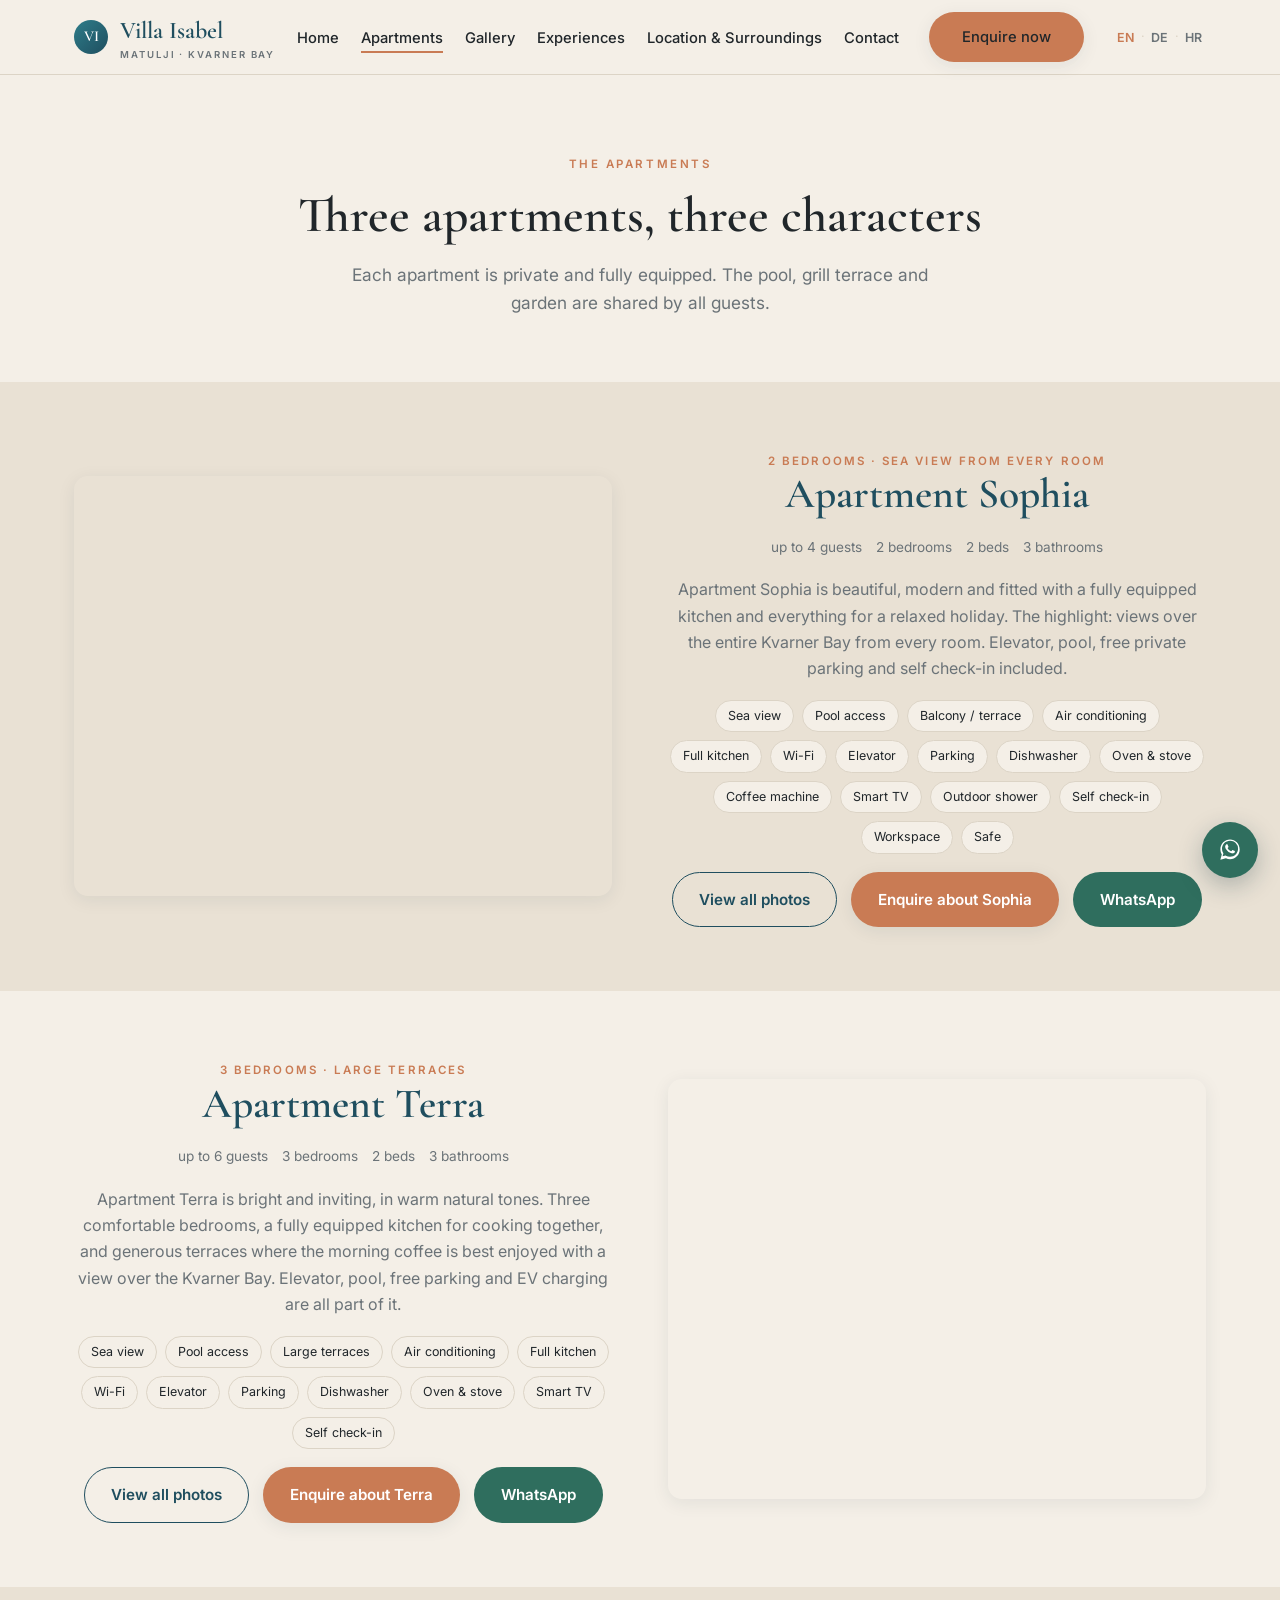
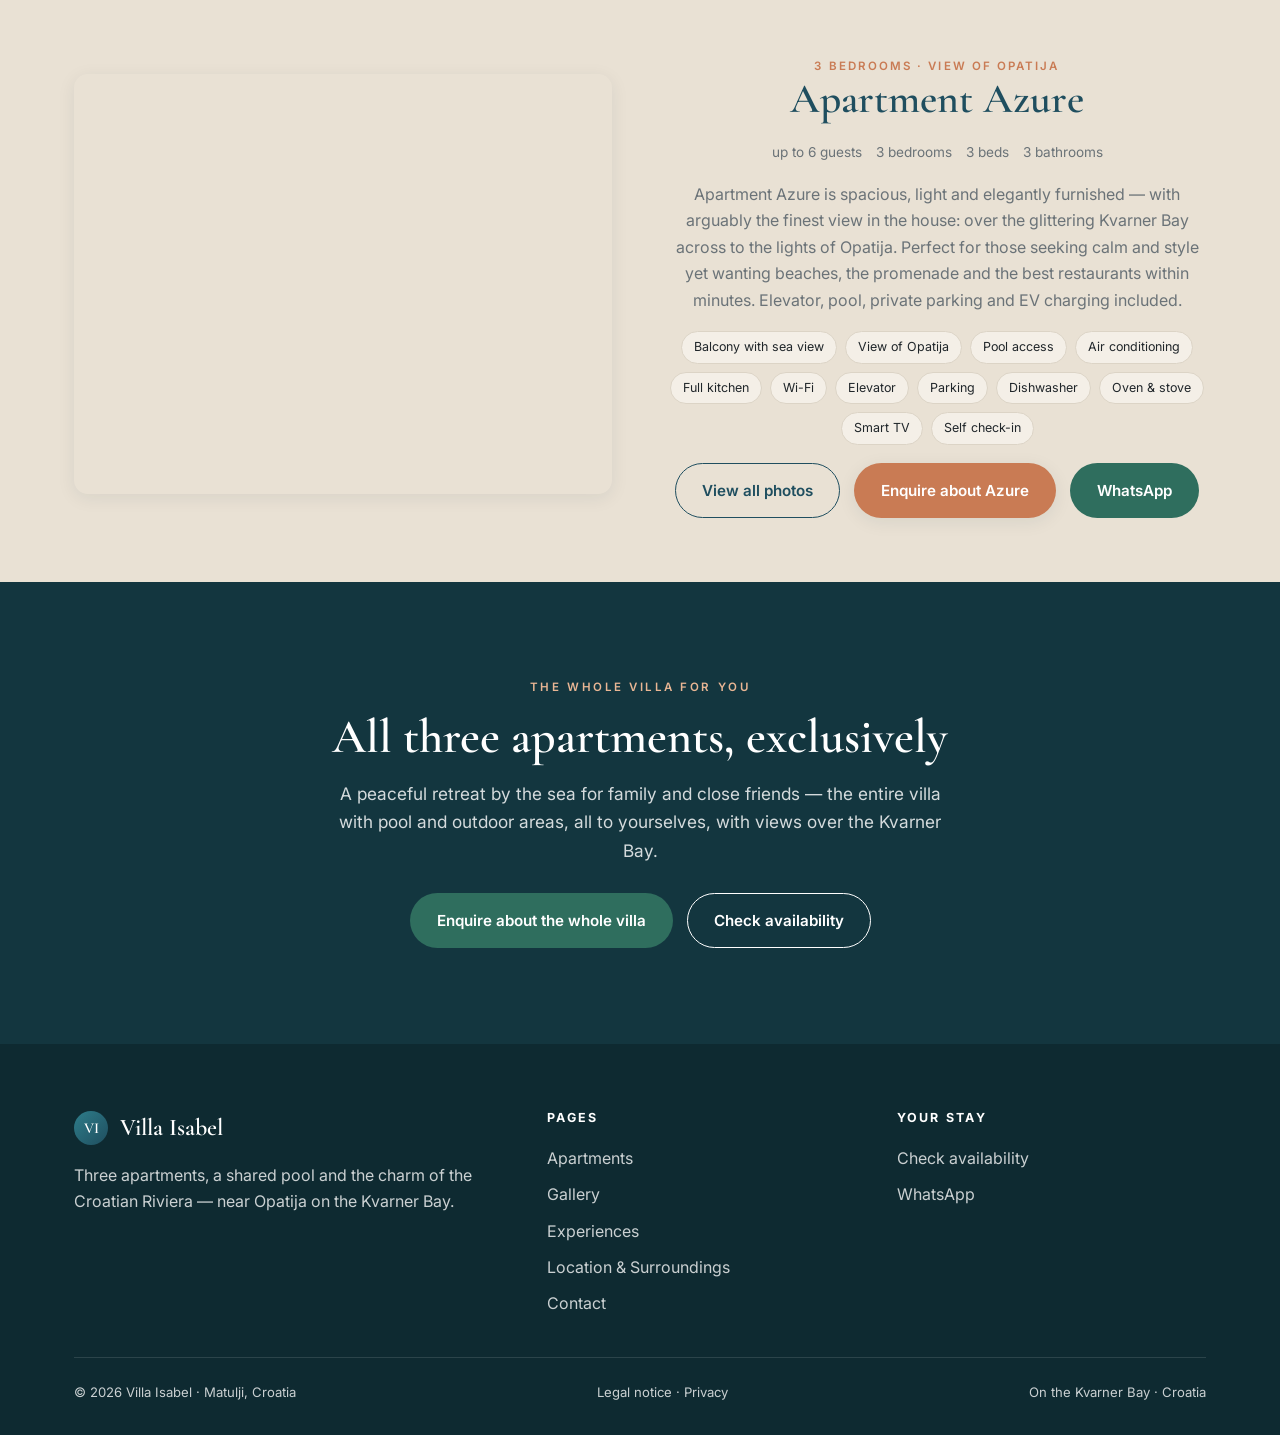
==== apartments.html @ 78851e48 "Etappe 2: Apartment-Teaser + Galerie-Uebersicht auf Profi-Fotos - apartments.html: je Apartment das " ====
<!DOCTYPE html>
<html lang="de">
<head>
  <meta charset="UTF-8" />
  <meta name="viewport" content="width=device-width, initial-scale=1.0" />
  <title>Apartments Sophia, Terra & Azure — Villa Isabel Opatija</title>
  <meta name="description" content="Drei voll ausgestattete Apartments in der Villa Isabel bei Opatija: Sophia, Terra und Azure — mit Pool, Terrasse und Meerblick auf die Kvarner Bucht." />
  <link rel="preconnect" href="https://fonts.googleapis.com" />
  <link rel="preconnect" href="https://fonts.gstatic.com" crossorigin />
  <link href="https://fonts.googleapis.com/css2?family=Cormorant+Garamond:wght@500;600;700&family=Inter:wght@400;500;600&display=swap" rel="stylesheet" />
  <link rel="stylesheet" href="css/style.css" />
  <link rel="canonical" href="https://villaisabeladria.com/apartments.html" />
  <meta property="og:type" content="website" />
  <meta property="og:site_name" content="Villa Isabel" />
  <meta property="og:title" content="Villa Isabel — Luxusvilla an der Kvarner Bucht" />
  <meta property="og:description" content="Drei stilvolle Apartments, Pool und Meerblick aus jedem Zimmer — bei Opatija an der kroatischen Adria." />
  <meta property="og:url" content="https://villaisabeladria.com/apartments.html" />
  <meta property="og:image" content="https://villaisabeladria.com/images/hero/hero-1.jpeg" />
  <meta name="twitter:card" content="summary_large_image" />
  <link rel="icon" type="image/svg+xml" href="favicon.svg" />
</head>
<body>

  <header class="site-header">
    <div class="container nav">
      <a href="index.html" class="brand">
        <span class="brand-mark">VI</span>
        <span>Villa Isabel<small>Matulji · Kvarner Bucht</small></span>
      </a>
      <button class="nav-toggle" aria-label="Menü"><span></span><span></span><span></span></button>
      <ul class="nav-links">
        <li><a href="index.html">Start</a></li>
        <li><a href="apartments.html">Apartments</a></li>
        <li><a href="gallery.html">Galerie</a></li>
        <li><a href="erlebnisse.html">Erlebnisse</a></li>
        <li><a href="location.html">Lage &amp; Umgebung</a></li>
        <li><a href="contact.html">Kontakt</a></li>
        <li class="nav-cta"><a href="contact.html#anfrage" class="btn btn--primary" data-book="">Jetzt anfragen</a></li>
      </ul>
    </div>
  </header>

  <!-- Seitenkopf -->
  <section class="section section--tight" style="padding-top:80px">
    <div class="container center">
      <p class="eyebrow">Die Apartments</p>
      <h1 class="section-title">Drei Wohnungen, drei Charaktere</h1>
      <p class="section-lead">Jedes Apartment ist privat und voll ausgestattet. Pool, Grillterrasse und Garten teilen sich alle Gäste der Villa.</p>
    </div>
  </section>

  <!-- Apartment Sophia -->
  <section class="section section--tight section--sand2" id="sophia">
    <div class="container split">
      <div class="split__media">
        <div class="photo photo--tall" style="background-image:url('images/sophia-neu/schlafzimmer1-1.jpeg')"></div>
      </div>
      <div class="split__body">
        <span class="apt-card__tag">2 Schlafzimmer · Meerblick aus jedem Zimmer</span>
        <h2>Apartment Sophia</h2>
        <div class="apt-specs">
          <span>bis 4 Gäste</span><span>2 Schlafzimmer</span><span>2 Betten</span><span>3 Bäder</span>
        </div>
        <p>Apartment Sophia ist schön, modern und mit einer voll ausgestatteten Küche samt allem für einen entspannten Urlaub eingerichtet. Das Highlight: der Blick auf die gesamte Kvarner Bucht aus jedem Zimmer. Aufzug, Pool, kostenlose Privatparkplätze und Self-Check-in inklusive.</p>
        <div class="amenities">
          <span>Meerblick</span><span>Poolzugang</span><span>Balkon/Terrasse</span><span>Klimaanlage</span>
          <span>Vollküche</span><span>WLAN</span><span>Aufzug</span><span>Parkplatz</span>
          <span>Geschirrspüler</span><span>Backofen &amp; Herd</span><span>Kaffeemaschine</span><span>Smart-TV</span>
          <span>Außendusche</span><span>Self-Check-in</span><span>Arbeitsplatz</span><span>Safe</span>
        </div>
        <div class="hero__actions" style="justify-content:center">
          <a href="gallery-sophia.html" class="btn btn--ghost">Alle Fotos ansehen</a>
          <a href="contact.html#anfrage" class="btn btn--primary" data-book="Sophia">Sophia anfragen</a>
          <a href="#" data-whatsapp class="btn btn--wa">WhatsApp</a>
        </div>
      </div>
    </div>
  </section>

  <!-- Apartment Terra -->
  <section class="section section--tight" id="terra">
    <div class="container split split--rev">
      <div class="split__media">
        <div class="photo photo--tall" style="background-image:url('images/terra-neu/schlafzimmer1-1.jpeg')"></div>
      </div>
      <div class="split__body">
        <span class="apt-card__tag">3 Schlafzimmer · große Terrassen</span>
        <h2>Apartment Terra</h2>
        <div class="apt-specs">
          <span>bis 6 Gäste</span><span>3 Schlafzimmer</span><span>2 Betten</span><span>3 Bäder</span>
        </div>
        <p>Apartment Terra ist hell und einladend, in warmen Naturtönen gehalten. Drei komfortable Schlafzimmer, eine voll ausgestattete Küche zum gemeinsamen Kochen und großzügige Terrassen, auf denen sich der Morgenkaffee mit Blick über die Kvarner Bucht am schönsten genießen lässt. Aufzug, Pool, kostenlose Parkplätze und E-Auto-Ladestation gehören selbstverständlich dazu.</p>
        <div class="amenities">
          <span>Meerblick</span><span>Poolzugang</span><span>Große Terrassen</span><span>Klimaanlage</span>
          <span>Vollküche</span><span>WLAN</span><span>Aufzug</span><span>Parkplatz</span>
          <span>Geschirrspüler</span><span>Backofen &amp; Herd</span><span>Smart-TV</span><span>Self-Check-in</span>
        </div>
        <div class="hero__actions" style="justify-content:center">
          <a href="gallery-terra.html" class="btn btn--ghost">Alle Fotos ansehen</a>
          <a href="contact.html#anfrage" class="btn btn--primary" data-book="Terra">Terra anfragen</a>
          <a href="#" data-whatsapp class="btn btn--wa">WhatsApp</a>
        </div>
      </div>
    </div>
  </section>

  <!-- Apartment Azure -->
  <section class="section section--tight section--sand2" id="azure">
    <div class="container split">
      <div class="split__media">
        <div class="photo photo--tall" style="background-image:url('images/azure-neu/schlafzimmer1-1.jpeg')"></div>
      </div>
      <div class="split__body">
        <span class="apt-card__tag">3 Schlafzimmer · Blick auf Opatija</span>
        <h2>Apartment Azure</h2>
        <div class="apt-specs">
          <span>bis 6 Gäste</span><span>3 Schlafzimmer</span><span>3 Betten</span><span>3 Bäder</span>
        </div>
        <p>Apartment Azure ist geräumig, licht und elegant möbliert — mit dem wohl schönsten Ausblick im Haus: über die glitzernde Kvarner Bucht bis hinüber zu den Lichtern von Opatija. Perfekt für alle, die Ruhe und Stil suchen und doch in Minuten an Stränden, Promenade und den besten Restaurants sein möchten. Aufzug, Pool, Privatparkplatz und E-Ladestation inklusive.</p>
        <div class="amenities">
          <span>Balkon mit Meerblick</span><span>Blick auf Opatija</span><span>Poolzugang</span><span>Klimaanlage</span>
          <span>Vollküche</span><span>WLAN</span><span>Aufzug</span><span>Parkplatz</span>
          <span>Geschirrspüler</span><span>Backofen &amp; Herd</span><span>Smart-TV</span><span>Self-Check-in</span>
        </div>
        <div class="hero__actions" style="justify-content:center">
          <a href="gallery-azure.html" class="btn btn--ghost">Alle Fotos ansehen</a>
          <a href="contact.html#anfrage" class="btn btn--primary" data-book="Azure">Azure anfragen</a>
          <a href="#" data-whatsapp class="btn btn--wa">WhatsApp</a>
        </div>
      </div>
    </div>
  </section>

  <!-- CTA -->
  <section class="section section--sea cta-band">
    <div class="container">
      <p class="eyebrow">Die ganze Villa für euch</p>
      <h2>Alle drei Apartments exklusiv</h2>
      <p class="section-lead center">Ein ruhiger Rückzugsort am Meer für Familie und enge Freunde — die komplette Villa mit Pool und Außenbereichen, ganz für euch, mit Blick über die Kvarner Bucht.</p>
      <div class="hero__actions">
        <a href="#" data-whatsapp class="btn btn--wa">Gesamte Villa anfragen</a>
        <a href="contact.html#anfrage" class="btn btn--ghost" data-book="Gesamte Villa">Verfügbarkeit anfragen</a>
      </div>
    </div>
  </section>

  <footer class="site-footer">
    <div class="container">
      <div class="footer-grid">
        <div>
          <a href="index.html" class="brand"><span class="brand-mark">VI</span><span>Villa Isabel</span></a>
          <p>Drei Apartments, ein Gemeinschaftspool und der Charme der kroatischen Riviera — bei Opatija an der Kvarner Bucht.</p>
        </div>
        <div>
          <h4>Seiten</h4>
          <ul>
            <li><a href="apartments.html">Apartments</a></li>
            <li><a href="gallery.html">Galerie</a></li>
        <li><a href="erlebnisse.html">Erlebnisse</a></li>
            <li><a href="location.html">Lage &amp; Umgebung</a></li>
            <li><a href="contact.html">Kontakt</a></li>
          </ul>
        </div>
        <div>
          <h4>Dein Aufenthalt</h4>
          <ul>
            <li><a href="#" data-book="">Verfügbarkeit anfragen</a></li>
            <li><a href="#" data-whatsapp>WhatsApp</a></li>
          </ul>
        </div>
      </div>
      <div class="footer-bottom">
        <span>© 2026 Villa Isabel · Matulji, Kroatien</span>
        <span><a href="impressum.html">Impressum</a> · <a href="datenschutz.html">Datenschutz</a></span>
        <span>An der Kvarner Bucht · Kroatien</span>
      </div>
    </div>
  </footer>

  <a href="#" data-whatsapp class="wa-float" aria-label="WhatsApp"><svg viewBox="0 0 24 24" fill="currentColor" aria-hidden="true"><path d="M12.04 2c-5.46 0-9.9 4.44-9.9 9.9 0 1.75.46 3.45 1.33 4.95L2 22l5.3-1.39a9.87 9.87 0 0 0 4.74 1.21h.01c5.46 0 9.9-4.44 9.9-9.9A9.9 9.9 0 0 0 12.04 2m0 18.02h-.01a8.2 8.2 0 0 1-4.18-1.15l-.3-.18-3.11.82.83-3.04-.2-.31a8.2 8.2 0 0 1-1.26-4.38c0-4.54 3.7-8.24 8.24-8.24a8.2 8.2 0 0 1 8.23 8.25c0 4.54-3.7 8.23-8.24 8.23m4.52-6.16c-.25-.12-1.47-.72-1.69-.81-.23-.08-.39-.12-.56.13-.17.25-.64.8-.78.97-.14.17-.29.19-.54.06-.25-.12-1.05-.39-1.99-1.23-.74-.66-1.23-1.47-1.38-1.72-.14-.25-.02-.38.11-.51.11-.11.25-.29.37-.43.12-.14.17-.25.25-.41.08-.17.04-.31-.02-.43-.06-.12-.56-1.34-.76-1.84-.2-.48-.41-.42-.56-.43h-.48c-.17 0-.43.06-.66.31-.22.25-.86.85-.86 2.07 0 1.22.89 2.4 1.01 2.56.12.17 1.75 2.67 4.23 3.74.59.26 1.05.41 1.41.52.59.19 1.13.16 1.56.1.48-.07 1.47-.6 1.67-1.18.21-.58.21-1.07.14-1.18-.06-.1-.22-.16-.47-.28"/></svg></a>

  <script src="js/main.js"></script>
  <script src="js/booking.js"></script>
  <script src="js/i18n.js"></script>
  <!-- Vercel Web Analytics (Besucher/Quellen, datenschutzfreundlich) -->
  <script defer src="/_vercel/insights/script.js"></script>
</body>
</html>
---- css/style.css ----
/* =========================================================
   Villa Adria — Stylesheet
   Farbwelt: Mediterran (Meerblau, Sand, Terrakotta)
   Schriften: Cormorant Garamond (Headlines) + Inter (Text)
   ========================================================= */

:root {
  --c-sea:      #1f4e5f;   /* Meerblau (Überschriften) */
  --c-deep:     #13363f;   /* tiefes Ozeanblau (dunkle Bänder) */
  --c-sea-dark: #0e2a31;   /* tiefster Ton (Footer) */
  --c-teal:     #2e7d8a;   /* helleres Türkis     */
  --c-sand:     #f4efe7;   /* warmes Off-White    */
  --c-sand-2:   #e9e1d4;   /* Sand etwas dunkler  */
  --c-terra:    #c97b54;   /* Terrakotta-Akzent   */
  --c-terra-d:  #b3653f;
  --c-wa:       #2f6e5e;   /* gedämpftes WhatsApp-Grün (edel) */
  --c-wa-d:     #26594c;
  --c-ink:      #20262a;   /* Textfarbe           */
  --c-muted:    #6b7378;   /* gedämpfter Text     */
  --c-line:     #dcd4c6;   /* feine Linien        */

  --font-head: "Cormorant Garamond", Georgia, "Times New Roman", serif;
  --font-body: "Inter", -apple-system, BlinkMacSystemFont, "Segoe UI", Roboto, sans-serif;

  --maxw: 1180px;
  --radius: 14px;
  --shadow: 0 14px 40px rgba(20, 53, 64, 0.12);
  --shadow-sm: 0 4px 18px rgba(20, 53, 64, 0.08);
}

/* ---------- Reset / Basis ---------- */
* { box-sizing: border-box; margin: 0; padding: 0; }

html { scroll-behavior: smooth; }

body {
  font-family: var(--font-body);
  color: var(--c-ink);
  background: var(--c-sand);
  line-height: 1.65;
  -webkit-font-smoothing: antialiased;
}

img { max-width: 100%; display: block; }

a { color: inherit; text-decoration: none; }

h1, h2, h3 { font-family: var(--font-head); font-weight: 600; line-height: 1.1; }

.container { width: 100%; max-width: var(--maxw); margin: 0 auto; padding: 0 24px; }

.section { padding: 96px 0; }
.section--tight { padding: 64px 0; }
.section--sand2 { background: var(--c-sand-2); }
.section--sea { background: var(--c-deep); color: #fff; }

.eyebrow {
  font-family: var(--font-body);
  text-transform: uppercase;
  letter-spacing: 0.22em;
  font-size: 0.72rem;
  font-weight: 600;
  color: var(--c-terra);
  margin-bottom: 14px;
}
.section--sea .eyebrow { color: #e9b694; }

.section-title { font-size: clamp(2rem, 4vw, 3.1rem); margin-bottom: 18px; }
.section-lead  { max-width: 620px; color: var(--c-muted); font-size: 1.08rem; }
.section--sea .section-lead { color: rgba(255,255,255,0.82); }
.center { text-align: center; }
.center .section-lead, .section-lead.center { margin-left: auto; margin-right: auto; }

/* ---------- Buttons ---------- */
.btn {
  display: inline-flex; align-items: center; gap: 10px;
  font-weight: 600; font-size: 0.95rem;
  padding: 14px 26px; border-radius: 999px; white-space: nowrap;
  border: 1.5px solid transparent; cursor: pointer;
  transition: transform .15s ease, box-shadow .15s ease, background .15s ease, color .15s ease;
}
.btn:hover { transform: translateY(-2px); }
.btn--primary { background: var(--c-terra); color: #fff; box-shadow: var(--shadow-sm); }
.btn--primary:hover { background: var(--c-terra-d); }
.btn--ghost { background: transparent; border-color: currentColor; color: var(--c-sea); }
.section--sea .btn--ghost { color: #fff; }
.btn--ghost:hover { background: rgba(31,78,95,0.08); }
.section--sea .btn--ghost:hover { background: rgba(255,255,255,0.12); }
/* Hero liegt auf einem Foto -> Ghost-Button klar sichtbar machen */
.hero .btn--ghost { color: #fff; border-color: rgba(255,255,255,0.85); background: rgba(20,53,64,0.28); }
.hero .btn--ghost:hover { background: rgba(20,53,64,0.5); }
.btn--wa { background: var(--c-wa); color: #fff; }
.btn--wa:hover { background: var(--c-wa-d); }
.btn--block { width: 100%; justify-content: center; }

/* ---------- Header / Navigation ---------- */
.site-header {
  position: sticky; top: 0; z-index: 50;
  background: rgba(244,239,231,0.86);
  backdrop-filter: blur(10px);
  border-bottom: 1px solid var(--c-line);
}
.nav { display: flex; align-items: center; justify-content: space-between; height: 74px; }
.brand { display: flex; align-items: center; gap: 12px; font-family: var(--font-head); font-size: 1.5rem; font-weight: 600; color: var(--c-sea); }
.brand .brand-mark {
  width: 34px; height: 34px; border-radius: 50%;
  background: linear-gradient(135deg, var(--c-teal), var(--c-sea));
  display: grid; place-items: center; color: #fff; font-size: 0.95rem;
}
.brand small { display: block; font-family: var(--font-body); font-size: 0.6rem; letter-spacing: 0.2em; text-transform: uppercase; color: var(--c-muted); margin-top: -4px; white-space: nowrap; }

.nav-links { display: flex; align-items: center; gap: 22px; list-style: none; }
.nav-links a { font-size: 0.92rem; font-weight: 500; color: var(--c-ink); position: relative; padding: 4px 0; white-space: nowrap; }
.nav-links a::after { content: ""; position: absolute; left: 0; bottom: -2px; width: 0; height: 2px; background: var(--c-terra); transition: width .2s ease; }
.nav-links a:hover::after, .nav-links a.active::after { width: 100%; }
.nav-cta { margin-left: 8px; }
.nav-cta .btn { padding: 12px 32px; }
.lang-switch { display: flex; align-items: center; gap: 3px; margin-left: 8px; }
.lang-switch button { background: none; border: 0; cursor: pointer; font-family: var(--font-body); font-size: 0.78rem; font-weight: 600; letter-spacing: 0.04em; color: var(--c-muted); padding: 4px 3px; transition: color .15s ease; }
.lang-switch button:hover { color: var(--c-ink); }
.lang-switch button.active { color: var(--c-terra); }
.lang-sep { color: var(--c-line); font-size: 0.78rem; }

.nav-toggle { display: none; background: none; border: 0; cursor: pointer; padding: 8px; }
.nav-toggle span { display: block; width: 24px; height: 2px; background: var(--c-ink); margin: 5px 0; transition: .25s; }

/* ---------- Hero ---------- */
.hero {
  position: relative; min-height: 88vh; min-height: 88svh; display: flex; align-items: center;
  color: #fff; text-align: center; overflow: hidden;
}
.hero__bg {
  position: absolute; inset: 0;
  background:
    linear-gradient(180deg, rgba(20,53,64,0.35), rgba(20,53,64,0.65)),
    linear-gradient(135deg, #2e7d8a, #1f4e5f 60%, #143540);
  background-size: cover; background-position: center;
}
/* Cinematic Hero-Slideshow (mehrere Szenen, sauberes Überblenden) */
.hero__slides { position: absolute; inset: 0; z-index: 0; background: var(--c-sea-dark); }
.hero__slide {
  position: absolute; inset: 0; background-size: cover; background-position: center;
  opacity: 0; animation: heroFade 28s infinite;
}
.hero__slide:nth-child(1) { animation-delay: 0s; }
.hero__slide:nth-child(2) { animation-delay: 7s; }
.hero__slide:nth-child(3) { animation-delay: 14s; }
.hero__slide:nth-child(4) { animation-delay: 21s; }
@keyframes heroFade { 0% { opacity: 0; } 3% { opacity: 1; } 22% { opacity: 1; } 27% { opacity: 0; } 100% { opacity: 0; } }
.hero__overlay {
  position: absolute; inset: 0; z-index: 1;
  background: linear-gradient(180deg, rgba(20,53,64,0.32), rgba(20,53,64,0.62));
}
@media (prefers-reduced-motion: reduce) {
  .hero__slide { animation: none; }
  .hero__slide:nth-child(1) { opacity: 1; }
}

/* Scroll-Reveal (sanftes Einfaden beim Scrollen) */
.reveal-init { opacity: 0; transform: translateY(20px); }
.reveal-in { opacity: 1; transform: none; transition: opacity .7s ease, transform .7s ease; }
@media (prefers-reduced-motion: reduce) { .reveal-init { opacity: 1; transform: none; } }
.hero__inner { position: relative; z-index: 2; max-width: 780px; margin: 0 auto; padding: 96px 24px 60px; }
.hero h1 { font-size: clamp(2.8rem, 7vw, 5rem); margin-bottom: 22px; letter-spacing: 0.5px; }
.hero p { font-size: 1.2rem; color: rgba(255,255,255,0.9); max-width: 560px; margin: 0 auto 34px; }
.hero__actions { display: flex; gap: 14px; justify-content: center; flex-wrap: wrap; }

/* Hero-Suchleiste (Verfügbarkeit prüfen) */
.hero-search {
  display: flex; align-items: flex-end; justify-content: center; gap: 10px; flex-wrap: wrap;
  max-width: 660px; margin: 0 auto;
  background: rgba(255,255,255,0.95); border-radius: 18px;
  padding: 14px 16px; box-shadow: 0 20px 50px rgba(20,53,64,0.30);
}
.hero-search__field { display: flex; flex-direction: column; align-items: flex-start; text-align: left; }
.hero-search__field label {
  font-size: 0.68rem; letter-spacing: 0.09em; text-transform: uppercase;
  color: #7a7168; font-weight: 600; margin: 0 0 5px 2px;
}
.hero-search input, .hero-search select {
  font: inherit; font-size: 0.98rem; color: #2b2622; background: #fff;
  border: 1px solid var(--c-line); border-radius: 10px; padding: 11px 12px;
}
.hero-search input { min-width: 150px; }
.hero-search select { min-width: 74px; cursor: pointer; }
.hero-search__submit { white-space: nowrap; align-self: stretch; }
@media (max-width: 620px) {
  .hero-search { flex-direction: column; align-items: stretch; gap: 12px; border-radius: 16px; }
  .hero-search__field { width: 100%; }
  .hero-search input, .hero-search select { width: 100%; min-width: 0; }
}
.hero__meta { display: flex; gap: 30px; justify-content: center; margin-top: 46px; flex-wrap: wrap; }
.hero__meta div { font-size: 0.85rem; letter-spacing: 0.05em; }
.hero__meta strong { display: block; font-family: var(--font-head); font-size: 1.7rem; font-weight: 600; }
.hero__scroll { position: absolute; left: 50%; bottom: 26px; transform: translateX(-50%); z-index: 3; width: 26px; height: 42px; border: 2px solid rgba(255,255,255,0.7); border-radius: 14px; }
.hero__scroll::after { content: ""; position: absolute; left: 50%; top: 8px; width: 4px; height: 8px; background: #fff; border-radius: 2px; transform: translateX(-50%); animation: scrollDot 1.7s infinite; }
@keyframes scrollDot { 0% { opacity: 0; transform: translate(-50%, 0); } 30% { opacity: 1; } 65% { opacity: 1; transform: translate(-50%, 12px); } 100% { opacity: 0; transform: translate(-50%, 12px); } }
@media (prefers-reduced-motion: reduce) { .hero__scroll::after { animation: none; } }
/* Mobil: Hero kompakter, damit beide CTA-Buttons ohne Scrollen sichtbar sind */
@media (max-width: 620px) {
  .hero { min-height: 90vh; }
  .hero__inner { padding: 78px 22px 38px; }
  .hero h1 { font-size: clamp(2.1rem, 8.5vw, 3rem); margin-bottom: 16px; }
  .hero p { font-size: 1.05rem; margin-bottom: 22px; }
  .hero__actions { gap: 10px; }
  /* Info-Bänder: eine mittige Spalte — alles auf derselben Achse, nichts versetzt */
  .hero__meta, .trust-strip {
    display: flex; flex-direction: column; align-items: center;
    gap: 18px; width: 100%;
  }
  .hero__meta { margin-top: 26px; }
  .hero__meta div, .trust-strip div { text-align: center; width: 100%; }
  .hero__scroll { display: none; }
}

/* Flache Desktop-/Laptop-Fenster (kein Vollbild): Hero kompakter, CTA-Buttons bleiben sichtbar */
@media (min-width: 621px) and (max-height: 820px) {
  .hero { min-height: calc(100svh - 72px); }
  .hero__inner { padding: 74px 24px 52px; }
  .hero h1 { font-size: clamp(2.7rem, 7.6vh, 4.8rem); margin-bottom: 16px; }
  .hero p { font-size: 1.14rem; margin-bottom: 26px; }
  .hero__meta { margin-top: 28px; }
  .hero__scroll { display: none; }
  /* Unterseiten: Intro kompakter, damit der erste Blick mit Luft endet (einheitlich auf allen Seiten) */
  .site-header + section.section { padding-top: 26px !important; padding-bottom: 6px !important; }
  .section-title { font-size: clamp(1.7rem, 5vh, 2.5rem); margin-bottom: 12px; }
  .section-lead { font-size: 1rem; }
  .split__body h2 { font-size: clamp(1.5rem, 4.6vh, 2.1rem); }
  .split__media > div[id="map-consent"], .split__media iframe { min-height: 330px !important; }
  .split__body p { font-size: 0.98rem; }
  .checklist { gap: 8px; margin: 16px 0; }
}

/* ---------- Foto-Platzhalter (später durch echte Bilder ersetzen) ----------
   Ein .photo wird als Hintergrundbild dargestellt. Zum Einsetzen eines echten
   Fotos: style="background-image:url('images/DATEINAME.jpg')" setzen.       */
.photo {
  position: relative; border-radius: var(--radius); overflow: hidden;
  background: linear-gradient(135deg, var(--c-sand-2), #d6ccbb);
  background-size: cover; background-position: center;
  min-height: 240px; box-shadow: var(--shadow-sm);
}
.photo[data-label]::after {
  content: "📷 " attr(data-label);
  position: absolute; inset: 0; display: grid; place-items: center;
  color: var(--c-muted); font-size: 0.85rem; font-weight: 500;
  text-align: center; padding: 16px; letter-spacing: 0.03em;
}
/* Sobald ein echtes Bild gesetzt ist, Label ausblenden */
.photo.has-image::after { content: ""; }
.photo--tall { min-height: 420px; }
.photo--full { min-height: 520px; }

/* ---------- Cinematic Video-Band (Drohnenshots) ---------- */
.cine {
  position: relative; min-height: 72vh; display: flex; align-items: center; justify-content: center;
  text-align: center; color: #fff; overflow: hidden;
}
.cine__videos { position: absolute; inset: 0; z-index: 0; background: #143540 url('images/sophia/sophia-18.jpeg') center/cover no-repeat; }
/* Mobil: keine 3 Autoplay-Videos (Daten/Performance) -> schönes Standbild */
/* Video auch auf Mobil sichtbar (auf kleinen Screens läuft nur das erste Video — siehe main.js) */
.cine__video {
  position: absolute; inset: 0; width: 100%; height: 100%; object-fit: cover;
  opacity: 0; transition: opacity 1.6s ease;
}
.cine__video.is-active { opacity: 1; }
.cine__overlay { position: absolute; inset: 0; z-index: 1; background: linear-gradient(180deg, rgba(20,53,64,0.34), rgba(20,53,64,0.56)); }
.cine__inner { position: relative; z-index: 2; max-width: 720px; padding: 88px 24px; }
.cine h2 { font-size: clamp(2rem, 5vw, 3.4rem); color: #fff; margin-bottom: 16px; }
.cine p { color: rgba(255,255,255,0.92); font-size: 1.12rem; margin-bottom: 28px; }

/* ---------- Highlights / Feature-Grid ---------- */
.feature-grid { display: grid; grid-template-columns: repeat(3, 1fr); gap: 28px; margin-top: 56px; }
.feature {
  background: #fff; border-radius: var(--radius); padding: 32px 28px;
  box-shadow: var(--shadow-sm); border: 1px solid var(--c-line);
}
.feature .ico { display: block; margin: 0 auto 16px; color: var(--c-terra); width: 38px; height: 38px; }
.feature h3 { font-size: 1.5rem; margin-bottom: 8px; color: var(--c-sea); }
.feature p { color: var(--c-muted); font-size: 0.96rem; }

/* ---------- Split (Bild + Text) ---------- */
.split { display: grid; grid-template-columns: 1fr 1fr; gap: 56px; align-items: center; }
.split--rev .split__media { order: 2; }
.split__body h2 { font-size: clamp(1.8rem, 3.5vw, 2.6rem); margin-bottom: 18px; color: var(--c-sea); }
.section--sea .split__body h2 { color: #fff; }
.split__body p { color: var(--c-muted); margin-bottom: 16px; }
.section--sea .split__body p { color: rgba(255,255,255,0.82); }
.checklist { list-style: none; margin: 22px 0; display: grid; gap: 12px; }
.checklist li { display: flex; gap: 12px; align-items: flex-start; }
.checklist li::before { content: "✓"; color: var(--c-terra); font-weight: 700; }

/* ---------- Apartment-Karten ---------- */
.apartments { display: grid; grid-template-columns: repeat(3, 1fr); gap: 30px; margin-top: 56px; }
.apt-card {
  background: #fff; border-radius: var(--radius); overflow: hidden;
  box-shadow: var(--shadow-sm); border: 1px solid var(--c-line);
  display: flex; flex-direction: column; transition: transform .18s ease, box-shadow .18s ease;
}
.apt-card:hover { transform: translateY(-4px); box-shadow: var(--shadow); }
.apt-card .photo { border-radius: 0; min-height: 220px; }
.apt-card__body { padding: 26px; display: flex; flex-direction: column; align-items: center; text-align: center; flex: 1; }
.apt-card__tag { font-size: 0.72rem; text-transform: uppercase; letter-spacing: 0.18em; color: var(--c-terra); font-weight: 600; margin-bottom: 8px; }
.apt-card h3 { font-size: 1.7rem; color: var(--c-sea); margin-bottom: 6px; }
.apt-specs { display: flex; flex-wrap: wrap; justify-content: center; gap: 14px; margin: 14px 0 18px; font-size: 0.85rem; color: var(--c-muted); }
.apt-specs span { display: inline-flex; align-items: center; gap: 6px; }
.apt-card p.desc { color: var(--c-muted); font-size: 0.94rem; margin-bottom: 20px; }
.apt-card .btn { margin-top: auto; }
.amenities { display: flex; flex-wrap: wrap; gap: 8px; margin: 18px 0; }
/* Apartment-Detailbereiche (Sophia/Terra/Azure) mittig zentriert */
#sophia .split__body, #terra .split__body, #azure .split__body { text-align: center; }
#sophia .amenities, #terra .amenities, #azure .amenities { justify-content: center; }
.amenities span { font-size: 0.78rem; background: var(--c-sand); border: 1px solid var(--c-line); padding: 5px 12px; border-radius: 999px; color: var(--c-ink); }

/* ---------- Galerie ---------- */
.gallery-grid { display: grid; grid-template-columns: repeat(4, 1fr); grid-auto-rows: 200px; gap: 16px; }
.gallery-grid .photo { min-height: 0; height: 100%; }
.gallery-grid .g-wide { grid-column: span 2; }
.gallery-grid .g-tall { grid-row: span 2; }

/* ---------- Foto-Rundgang (nach Räumen) ---------- */
/* Intro: Beschreibung + Eckdaten oben auf der Apartment-Galerie */
.gallery-intro { max-width: 760px; margin: 0 auto; text-align: center; }
.gallery-intro .lead { font-size: 1.12rem; color: var(--c-ink); line-height: 1.7; }
.gallery-specs { display: flex; flex-wrap: wrap; justify-content: center; gap: 10px; margin: 22px 0 4px; }
.gallery-specs span {
  font-size: 0.85rem; font-weight: 600; color: var(--c-sea);
  background: #fff; border: 1px solid var(--c-line); padding: 8px 16px; border-radius: 999px;
}

/* Raum-Navigation (sticky) — wie der „Fotorundgang" bei Airbnb */
.room-nav {
  position: sticky; top: 74px; z-index: 30;
  background: rgba(244,239,231,0.92); backdrop-filter: blur(8px);
  border-bottom: 1px solid var(--c-line);
  display: flex; gap: 8px; overflow-x: auto; padding: 14px 0; margin-bottom: 8px;
  scrollbar-width: thin;
}
.room-nav a {
  flex: 0 0 auto; font-size: 0.85rem; font-weight: 600; color: var(--c-ink);
  padding: 8px 16px; border-radius: 999px; border: 1.5px solid var(--c-line);
  background: #fff; white-space: nowrap; transition: all .15s ease;
}
.room-nav a:hover { border-color: var(--c-teal); transform: translateY(-1px); }

.room-block { margin-top: 72px; scroll-margin-top: 150px; }
.room-block:first-of-type { margin-top: 40px; }
.room-head { display: flex; align-items: baseline; gap: 12px; margin-bottom: 22px; }
.room-head h2 { font-size: clamp(1.6rem, 3vw, 2.2rem); color: var(--c-sea); }
.room-head .count { font-size: 0.82rem; color: var(--c-muted); letter-spacing: 0.04em; }

/* Erstes Bild groß als „Featured", Rest im ruhigen Raster */
.room-featured {
  width: 100%; height: clamp(320px, 52vh, 560px); object-fit: cover;
  border-radius: var(--radius); box-shadow: var(--shadow-sm); cursor: zoom-in;
  margin-bottom: 16px; background: var(--c-sand-2);
  transition: transform .2s ease, box-shadow .2s ease;
}
.room-featured:hover { box-shadow: var(--shadow); }
.tour-grid { display: grid; grid-template-columns: repeat(auto-fill, minmax(260px, 1fr)); gap: 16px; }
.tour-grid img {
  width: 100%; height: 230px; object-fit: cover; border-radius: var(--radius);
  box-shadow: var(--shadow-sm); cursor: zoom-in; transition: transform .15s ease, box-shadow .15s ease;
  background: var(--c-sand-2);
}
.tour-grid img:hover { transform: translateY(-3px); box-shadow: var(--shadow); }

/* Apartment-Umschalter (Tabs) auf der Galerie-Seite */
.gallery-tabs { display: flex; gap: 10px; justify-content: center; flex-wrap: wrap; margin-bottom: 8px; }
.gallery-tabs a {
  padding: 10px 22px; border-radius: 999px; border: 1.5px solid var(--c-line);
  font-weight: 600; font-size: 0.92rem; background: #fff; transition: all .15s ease;
}
.gallery-tabs a:hover { border-color: var(--c-teal); transform: translateY(-2px); }
.gallery-tabs a.active { background: var(--c-sea); color: #fff; border-color: var(--c-sea); }

/* ---------- Lightbox ---------- */
.lightbox {
  position: fixed; inset: 0; z-index: 100; display: none;
  background: rgba(15, 30, 36, 0.94); align-items: center; justify-content: center;
}
.lightbox.open { display: flex; }
.lightbox img { max-width: 92vw; max-height: 86vh; border-radius: 8px; box-shadow: 0 20px 60px rgba(0,0,0,0.5); }
.lightbox .lb-close, .lightbox .lb-nav {
  position: absolute; background: rgba(255,255,255,0.14); color: #fff; border: 0;
  width: 52px; height: 52px; border-radius: 50%; font-size: 1.6rem; cursor: pointer;
  display: grid; place-items: center; transition: background .15s ease;
}
.lightbox .lb-close:hover, .lightbox .lb-nav:hover { background: rgba(255,255,255,0.28); }
.lightbox .lb-close { top: 22px; right: 22px; }
.lightbox .lb-prev { left: 22px; top: 50%; transform: translateY(-50%); }
.lightbox .lb-next { right: 22px; top: 50%; transform: translateY(-50%); }
.lightbox .lb-counter { position: absolute; bottom: 22px; left: 0; right: 0; text-align: center; color: rgba(255,255,255,0.8); font-size: 0.9rem; }

@media (max-width: 620px) {
  .tour-grid { grid-template-columns: 1fr 1fr; gap: 8px; }
  .tour-grid img { height: 140px; }
  .room-featured { height: 260px; }
  .room-block { margin-top: 48px; }
  .lightbox .lb-nav { width: 44px; height: 44px; }
}

/* ---------- Erlebnisse (kuratierte Karten) ---------- */
.exp-grid { display: grid; grid-template-columns: repeat(3, 1fr); gap: 24px; margin-top: 48px; }
.exp-card {
  background: #fff; border: 1px solid var(--c-line); border-radius: var(--radius);
  box-shadow: var(--shadow-sm); padding: 28px 26px; text-align: left;
  transition: transform .18s ease, box-shadow .18s ease;
}
.exp-card:hover { transform: translateY(-4px); box-shadow: var(--shadow); }
.exp-card .dist { font-size: 0.72rem; text-transform: uppercase; letter-spacing: 0.12em; color: var(--c-terra); font-weight: 600; margin-bottom: 8px; }
.exp-card h3 { font-size: 1.45rem; color: var(--c-sea); margin-bottom: 8px; }
.exp-card p { color: var(--c-muted); font-size: 0.94rem; }
@media (max-width: 900px) { .exp-grid { grid-template-columns: 1fr 1fr; } }
@media (max-width: 620px) { .exp-grid { grid-template-columns: 1fr; } }

/* ---------- Gästestimmen + Trust ---------- */
.reviews { display: grid; grid-template-columns: repeat(3, 1fr); gap: 24px; margin-top: 48px; text-align: left; }
.review {
  background: #fff; border: 1px solid var(--c-line); border-radius: var(--radius);
  box-shadow: var(--shadow-sm); padding: 30px 28px; display: flex; flex-direction: column;
}
.review .stars { color: var(--c-terra); letter-spacing: 3px; margin-bottom: 14px; font-size: 0.95rem; }
.review p { font-family: var(--font-head); font-size: 1.25rem; line-height: 1.5; color: var(--c-ink); font-style: italic; margin-bottom: 18px; }
.review cite { margin-top: auto; font-style: normal; font-size: 0.86rem; font-weight: 600; color: var(--c-muted); letter-spacing: 0.02em; }
.trust-strip { display: flex; flex-wrap: wrap; justify-content: center; gap: 16px 44px; margin-top: 52px; }
.trust-strip div { font-size: 0.9rem; color: var(--c-muted); }
.trust-strip strong { display: block; color: var(--c-sea); font-family: var(--font-head); font-size: 1.15rem; }
.img-credits { font-size: 0.72rem; color: var(--c-muted); opacity: 0.7; margin-top: 18px; }
@media (max-width: 900px) { .reviews { grid-template-columns: 1fr; max-width: 540px; margin-left: auto; margin-right: auto; } }

/* ---------- Umgebung / Orte ---------- */
.places { display: grid; grid-template-columns: repeat(3, 1fr); gap: 28px; margin-top: 56px; }
.place-card { background: #fff; border-radius: var(--radius); overflow: hidden; box-shadow: var(--shadow-sm); border: 1px solid var(--c-line); }
.place-card .photo { border-radius: 0; min-height: 200px; }
.place-card__body { padding: 22px 24px; }
.place-card h3 { font-size: 1.4rem; color: var(--c-sea); margin-bottom: 6px; }
.place-card p { color: var(--c-muted); font-size: 0.92rem; }
.place-card .dist { font-size: 0.78rem; color: var(--c-terra); font-weight: 600; margin-bottom: 10px; text-transform: uppercase; letter-spacing: 0.1em; }

/* ---------- Kontakt ---------- */
.contact-grid { display: grid; grid-template-columns: 1.1fr 0.9fr; gap: 56px; align-items: start; }
.form-card { background: #fff; border-radius: var(--radius); padding: 36px; box-shadow: var(--shadow-sm); border: 1px solid var(--c-line); }
.form-row { display: grid; grid-template-columns: 1fr 1fr; gap: 18px; }
.field { margin-bottom: 14px; }
.field label { display: block; font-size: 0.82rem; font-weight: 600; margin-bottom: 7px; color: var(--c-ink); }
.field input, .field select, .field textarea {
  width: 100%; padding: 12px 14px; border: 1.5px solid var(--c-line); border-radius: 10px;
  font-family: var(--font-body); font-size: 0.95rem; background: var(--c-sand); color: var(--c-ink);
  transition: border-color .15s ease, box-shadow .15s ease;
}
.field input:focus, .field select:focus, .field textarea:focus {
  outline: none; border-color: var(--c-teal); box-shadow: 0 0 0 3px rgba(46,125,138,0.15); background: #fff;
}
.field textarea { resize: vertical; min-height: 88px; }
.form-note { font-size: 0.8rem; color: var(--c-muted); margin-top: 12px; }

/* Kontaktwege als Karten (oben auf der Kontaktseite) */
.contact-cards { display: grid; grid-template-columns: repeat(3, 1fr); gap: 28px; }
.contact-card {
  background: #fff; border: 1px solid var(--c-line); border-radius: var(--radius);
  box-shadow: var(--shadow-sm); padding: 32px 28px; text-align: center;
  display: flex; flex-direction: column;
}
.contact-card h3 { font-size: 1.4rem; color: var(--c-sea); margin-bottom: 10px; }
.contact-card p { color: var(--c-muted); font-size: 0.95rem; margin-bottom: 20px; }
.contact-card .btn, .contact-card .book-links { margin-top: auto; }
@media (max-width: 820px) { .contact-cards { grid-template-columns: 1fr; max-width: 460px; margin: 0 auto; } }

/* „Gut zu wissen"-Fakten als Pillen */
.facts { display: flex; flex-wrap: wrap; justify-content: center; gap: 12px 14px; margin-top: 30px; }
.facts span { background: #fff; border: 1px solid var(--c-line); border-radius: 999px; padding: 11px 20px; font-size: 0.9rem; color: var(--c-ink); box-shadow: var(--shadow-sm); }
.facts strong { color: var(--c-sea); }

.contact-side .contact-block { margin-bottom: 28px; }
.contact-block h3 { font-size: 1.4rem; color: var(--c-sea); margin-bottom: 8px; }
.contact-block p { color: var(--c-muted); font-size: 0.95rem; margin-bottom: 14px; }
.book-links { display: grid; gap: 12px; }
.book-link {
  display: flex; align-items: center; justify-content: space-between; gap: 12px;
  padding: 16px 20px; border-radius: 12px; border: 1.5px solid var(--c-line);
  background: #fff; font-weight: 600; transition: border-color .15s, transform .15s;
}
.book-link:hover { transform: translateY(-2px); border-color: var(--c-teal); }
.book-link .logo { font-size: 0.95rem; }
.book-link .arr { color: var(--c-terra); }

/* ---------- CTA-Band ---------- */
.cta-band { text-align: center; }
.cta-band h2 { font-size: clamp(2rem, 4vw, 3rem); margin-bottom: 16px; }
.cta-band .hero__actions { margin-top: 28px; }

/* ---------- Footer ---------- */
.site-footer { background: var(--c-sea-dark); color: rgba(255,255,255,0.78); padding: 64px 0 32px; }
.footer-grid { display: grid; grid-template-columns: 1.4fr 1fr 1fr; gap: 40px; margin-bottom: 40px; }
.site-footer h4 { color: #fff; font-family: var(--font-body); font-size: 0.78rem; text-transform: uppercase; letter-spacing: 0.18em; margin-bottom: 16px; }
.site-footer .brand { color: #fff; margin-bottom: 14px; }
.site-footer ul { list-style: none; display: grid; gap: 10px; }
.site-footer a:hover { color: #fff; }
.footer-bottom { border-top: 1px solid rgba(255,255,255,0.12); padding-top: 24px; display: flex; justify-content: space-between; flex-wrap: wrap; gap: 12px; font-size: 0.82rem; }

/* ---------- WhatsApp Float-Button ---------- */
.wa-float {
  position: fixed; right: 22px; bottom: 22px; z-index: 60;
  width: 56px; height: 56px; border-radius: 50%; background: var(--c-wa); color: #fff;
  display: grid; place-items: center; box-shadow: 0 8px 24px rgba(20,53,64,0.28);
  transition: transform .15s ease, background .15s ease;
}
.wa-float:hover { transform: scale(1.06); background: var(--c-wa-d); }
.wa-float svg { width: 28px; height: 28px; }

/* WhatsApp-CTA-Blase (erscheint sanft nach kurzer Zeit, schließbar) */
.wa-cta {
  position: fixed; right: 88px; bottom: 22px; z-index: 60; max-width: 264px;
  background: #fff; border: 1px solid var(--c-line); border-radius: 16px; padding: 14px 30px 14px 16px;
  box-shadow: 0 14px 36px rgba(20,53,64,0.22);
  opacity: 0; transform: translateY(14px) scale(0.95); transform-origin: bottom right; pointer-events: none;
  transition: opacity .75s cubic-bezier(.22,.61,.36,1), transform .75s cubic-bezier(.22,.61,.36,1);
  will-change: opacity, transform;
}
.wa-cta.show { opacity: 1; transform: translateY(0) scale(1); pointer-events: auto; }
.wa-cta::after {
  content: ""; position: absolute; right: -7px; bottom: 20px; width: 13px; height: 13px;
  background: #fff; border-right: 1px solid var(--c-line); border-top: 1px solid var(--c-line); transform: rotate(45deg);
}
.wa-cta__link { display: block; }
.wa-cta__link .wa-cta__title { display: block; font-family: var(--font-head); font-size: 1.18rem; color: var(--c-sea); margin-bottom: 3px; line-height: 1.15; }
.wa-cta__link .wa-cta__sub { display: block; font-size: 0.82rem; color: var(--c-muted); line-height: 1.45; }
.wa-cta__close { position: absolute; top: 6px; right: 9px; border: 0; background: transparent; font-size: 1.2rem; line-height: 1; color: var(--c-muted); cursor: pointer; padding: 2px; }
.wa-cta__close:hover { color: var(--c-ink); }
@media (max-width: 480px) {
  .wa-cta { right: 16px; left: 16px; max-width: none; bottom: 92px; }
  .wa-cta::after { display: none; }
}

/* ---------- Responsive ---------- */
@media (max-width: 900px) {
  .feature-grid, .apartments, .places { grid-template-columns: 1fr 1fr; }
  .split, .contact-grid { grid-template-columns: 1fr; gap: 36px; }
  .split--rev .split__media { order: 0; }
  .gallery-grid { grid-template-columns: repeat(2, 1fr); }
  .footer-grid { grid-template-columns: 1fr 1fr; }
}
@media (max-width: 620px) {
  .section { padding: 64px 0; }
  .nav-links {
    position: absolute; top: 74px; left: 0; right: 0;
    background: var(--c-sand); flex-direction: column; align-items: flex-start;
    gap: 0; padding: 12px 24px; border-bottom: 1px solid var(--c-line);
    box-shadow: var(--shadow-sm); display: none;
  }
  .nav-links.open { display: flex; }
  .nav-links li { width: 100%; padding: 10px 0; border-bottom: 1px solid var(--c-line); }
  .nav-links li:last-child { border-bottom: 0; }
  .nav-cta { margin: 8px 0; }
  .nav-toggle { display: block; }
  .feature-grid, .apartments, .places { grid-template-columns: 1fr; }
  .form-row { grid-template-columns: 1fr; }
  .footer-grid { grid-template-columns: 1fr; }
  .hero__meta { gap: 20px; }
}

/* ---------- Buchungs-Panel mit Kalender ---------- */
.booking { display: flex; justify-content: center; }
.booking-card {
  width: 100%; max-width: 430px; background: #fff;
  border: 1px solid var(--c-line); border-radius: 20px;
  box-shadow: 0 24px 64px rgba(20,53,64,0.12);
  padding: 30px 28px 26px; text-align: left;
}
.booking-card .eyebrow { text-align: left; margin-bottom: 2px; }
.booking-card h3 {
  font-family: var(--font-head); font-size: 1.7rem; font-weight: 600;
  color: var(--c-sea); margin: 0 0 4px;
}
.booking-card__sub { color: #6b6259; font-size: 0.94rem; margin: 0 0 22px; }
.cal__head { display: flex; align-items: center; justify-content: space-between; margin-bottom: 10px; }
.cal__title { font-family: var(--font-head); font-size: 1.18rem; color: #2b2622; }
.cal__nav { display: flex; gap: 6px; }
.cal__nav button {
  width: 34px; height: 34px; border: 1px solid var(--c-line); background: #fff;
  border-radius: 9px; cursor: pointer; font-size: 1rem; color: var(--c-sea); line-height: 1;
}
.cal__nav button:hover { background: #f4efe7; }
.cal__grid { display: grid; grid-template-columns: repeat(7, 1fr); gap: 2px; }
.cal__dow { text-align: center; font-size: 0.68rem; letter-spacing: 0.05em; text-transform: uppercase; color: #a49b90; padding: 6px 0; }
.cal__day {
  height: 42px; display: flex; align-items: center; justify-content: center;
  font-size: 0.92rem; border: none; background: none; cursor: pointer; color: #2b2622; border-radius: 9px;
}
.cal__day:hover:not(:disabled):not(.range-start):not(.range-end) { background: #f4efe7; }
.cal__day:disabled { color: #d3ccc1; cursor: default; }
.cal__day.is-empty { visibility: hidden; }
.cal__day.in-range { background: rgba(46,125,138,0.14); border-radius: 0; }
.cal__day.range-start, .cal__day.range-end { background: var(--c-sea); color: #fff; }
.cal__day.range-start { border-radius: 9px 0 0 9px; }
.cal__day.range-end { border-radius: 0 9px 9px 0; }
.cal__day.range-start.range-end { border-radius: 9px; }
.booking-card__foot { display: flex; align-items: flex-end; justify-content: space-between; gap: 16px; margin-top: 20px; }
.booking-card__range { font-size: 0.9rem; color: #55504a; flex: 1; }
.booking-card__guests { display: flex; flex-direction: column; }
.booking-card__guests label { font-size: 0.66rem; text-transform: uppercase; letter-spacing: 0.08em; color: #7a7168; margin: 0 0 4px 2px; }
.booking-card__guests select { border: 1px solid var(--c-line); border-radius: 10px; padding: 9px 12px; font: inherit; background: #fff; cursor: pointer; }
.booking-card__submit { width: 100%; margin-top: 18px; }
.booking-card__submit:disabled { opacity: 0.45; cursor: default; pointer-events: none; }

/* Buchungs-Modal (zentriertes Fenster mit Overlay) */
.modal[hidden] { display: none; }
.modal { position: fixed; inset: 0; z-index: 1000; display: flex; align-items: center; justify-content: center; padding: 24px; }
.modal__overlay { position: absolute; inset: 0; background: rgba(20,53,64,0.55); }
.modal__dialog {
  position: relative; z-index: 1; width: 100%; max-width: 440px;
  max-height: calc(100vh - 48px); max-height: calc(100dvh - 48px); overflow: auto;
  animation: modalPop 0.24s ease;
}
.modal__dialog .booking-card { box-shadow: 0 30px 90px rgba(0,0,0,0.32); }
.modal__x {
  position: absolute; top: 16px; right: 16px; z-index: 2;
  width: 34px; height: 34px; border: none; border-radius: 50%;
  background: #f4efe7; color: #2b2622; font-size: 1.35rem; line-height: 1;
  cursor: pointer; display: flex; align-items: center; justify-content: center;
}
.modal__x:hover { background: #e6ddd0; }
@keyframes modalPop { from { opacity: 0; transform: translateY(8px) scale(0.98); } to { opacity: 1; transform: none; } }

/* Kontaktformular: Kalenderblatt + Apartment-Chips */
.form-duo { display: grid; grid-template-columns: 1fr 1fr; gap: 30px; margin-bottom: 22px; }
.form-cal {
  border: 1px solid var(--c-line); border-radius: 16px; padding: 20px 20px 12px;
  background: #fdfcfa; align-self: start;
}
.form-cal__range { font-size: 0.9rem; color: #55504a; margin: 10px 2px 6px; }
.form-fields { display: flex; flex-direction: column; gap: 16px; }
.form-fields .field { margin: 0; }
.form-fields textarea { min-height: 112px; }
.apt-chips { display: flex; flex-wrap: wrap; gap: 8px; }
.apt-chip {
  font: inherit; font-size: 0.9rem; padding: 8px 16px; border-radius: 999px;
  border: 1px solid var(--c-line); background: #fff; color: #2b2622; cursor: pointer;
  transition: background .15s ease, color .15s ease, border-color .15s ease;
}
.apt-chip:hover { border-color: var(--c-sea); }
.apt-chip.active { background: var(--c-sea); border-color: var(--c-sea); color: #fff; }
.booking-card .apt-chips { margin: 0 0 16px; }
.booking-card .apt-chip { font-size: 0.85rem; padding: 7px 14px; }
#anfrage-form button[type="submit"]:disabled { opacity: 0.45; cursor: default; pointer-events: none; }
@media (max-width: 760px) {
  .form-duo { grid-template-columns: 1fr; gap: 22px; }
}

/* Dezente Plattform-Fussnote (Kontaktkarte) */
.platform-note { font-size: 0.82rem; color: #a49b90; margin-top: 14px; }
.platform-note a { color: #7a7168; text-decoration: underline; text-underline-offset: 2px; }
.platform-note a:hover { color: var(--c-sea); }
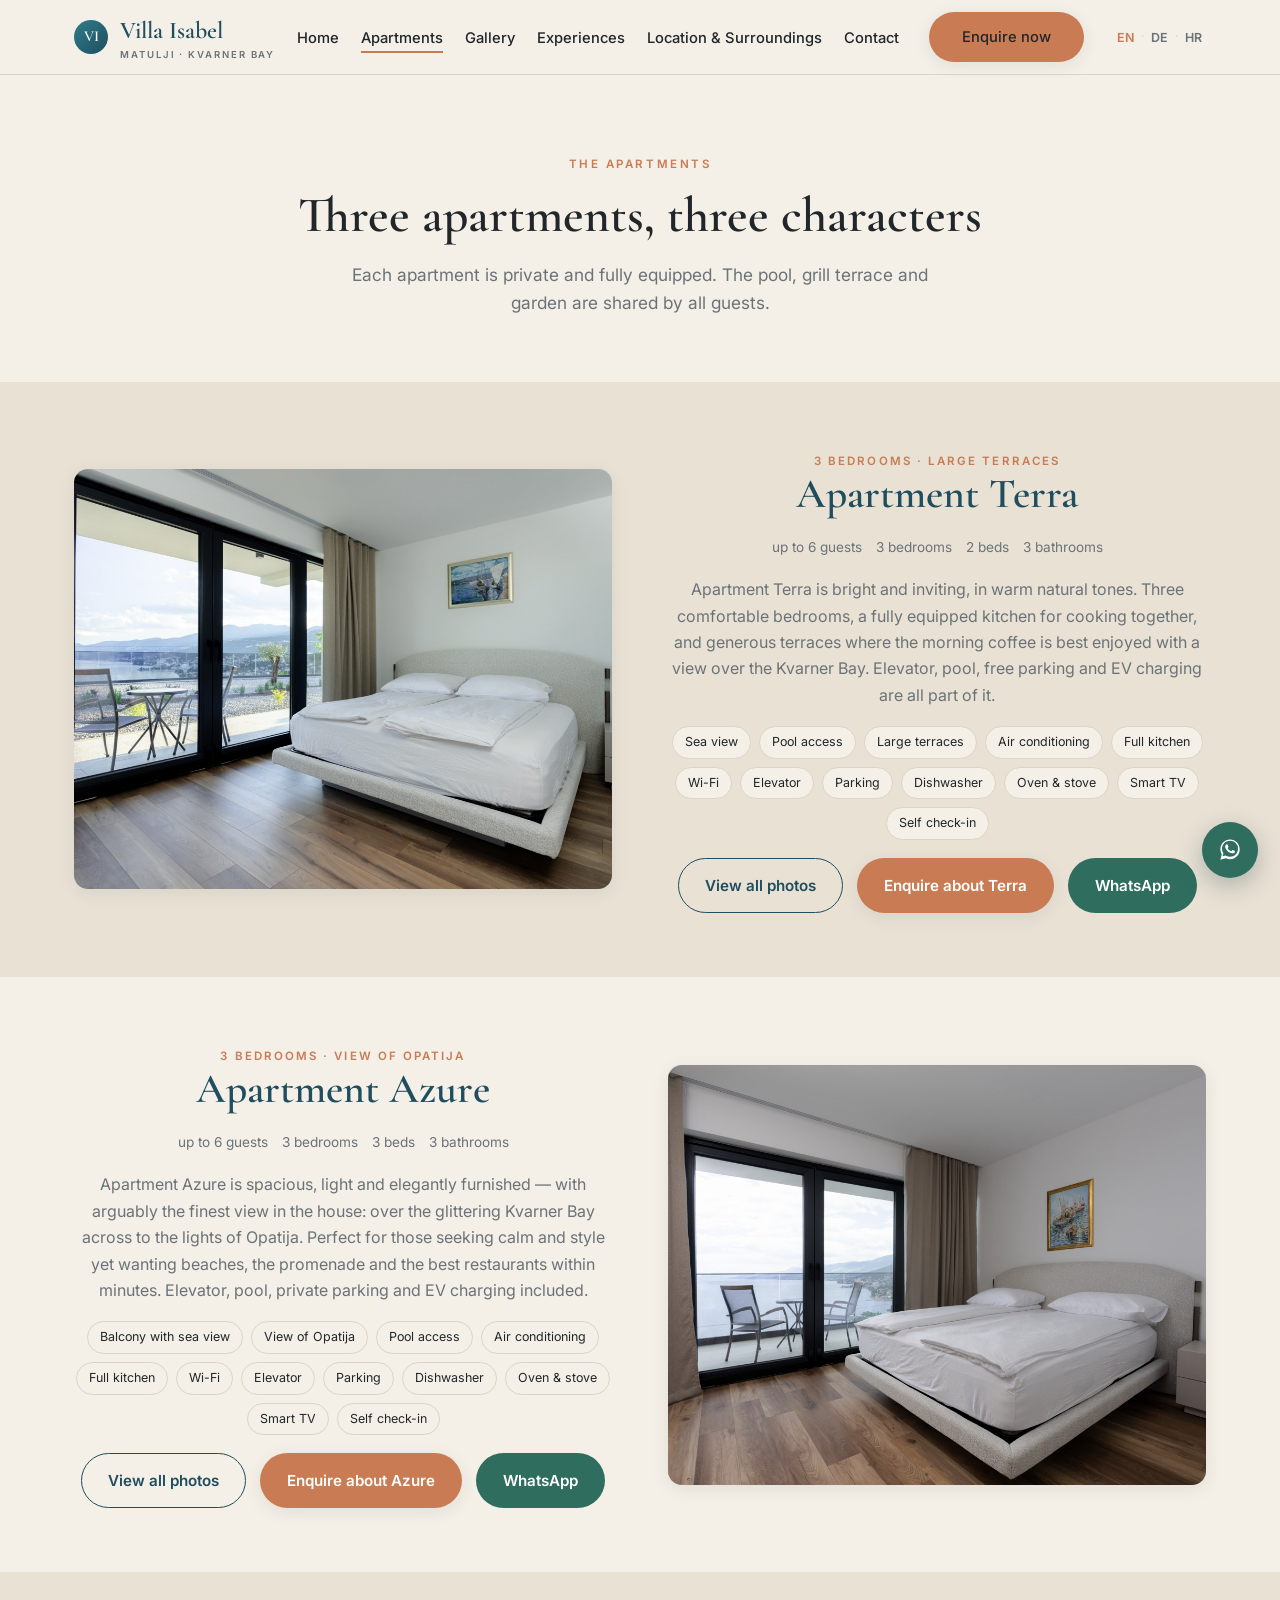
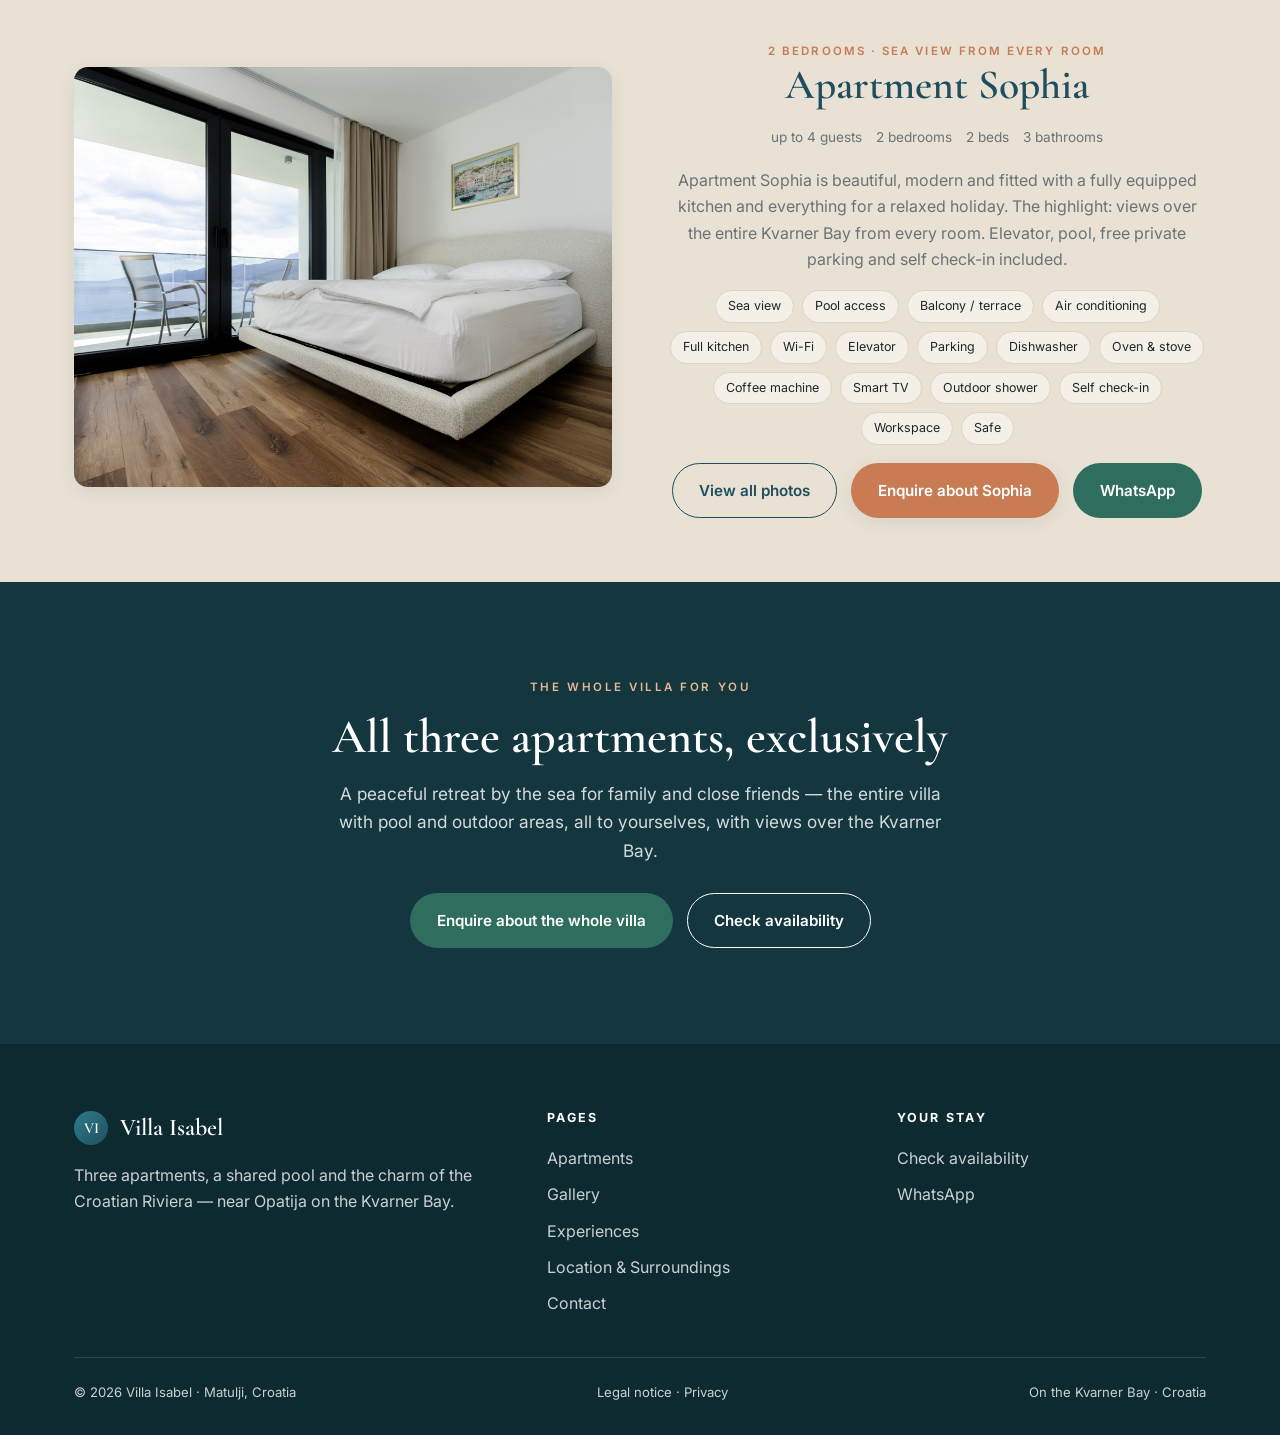
==== commit b298e56a: "Apartments ueberall in Haus-Reihenfolge: Terra (1) - Azure (2) - Sophia (3) Von unten nach oben wie " ====
--- a/apartments.html
+++ b/apartments.html
@@ -49,37 +49,9 @@
     </div>
   </section>
 
-  <!-- Apartment Sophia -->
-  <section class="section section--tight section--sand2" id="sophia">
+  <!-- Apartment Terra -->
+  <section class="section section--tight section--sand2" id="terra">
     <div class="container split">
-      <div class="split__media">
-        <div class="photo photo--tall" style="background-image:url('images/sophia-neu/schlafzimmer1-1.jpeg')"></div>
-      </div>
-      <div class="split__body">
-        <span class="apt-card__tag">2 Schlafzimmer · Meerblick aus jedem Zimmer</span>
-        <h2>Apartment Sophia</h2>
-        <div class="apt-specs">
-          <span>bis 4 Gäste</span><span>2 Schlafzimmer</span><span>2 Betten</span><span>3 Bäder</span>
-        </div>
-        <p>Apartment Sophia ist schön, modern und mit einer voll ausgestatteten Küche samt allem für einen entspannten Urlaub eingerichtet. Das Highlight: der Blick auf die gesamte Kvarner Bucht aus jedem Zimmer. Aufzug, Pool, kostenlose Privatparkplätze und Self-Check-in inklusive.</p>
-        <div class="amenities">
-          <span>Meerblick</span><span>Poolzugang</span><span>Balkon/Terrasse</span><span>Klimaanlage</span>
-          <span>Vollküche</span><span>WLAN</span><span>Aufzug</span><span>Parkplatz</span>
-          <span>Geschirrspüler</span><span>Backofen &amp; Herd</span><span>Kaffeemaschine</span><span>Smart-TV</span>
-          <span>Außendusche</span><span>Self-Check-in</span><span>Arbeitsplatz</span><span>Safe</span>
-        </div>
-        <div class="hero__actions" style="justify-content:center">
-          <a href="gallery-sophia.html" class="btn btn--ghost">Alle Fotos ansehen</a>
-          <a href="contact.html#anfrage" class="btn btn--primary" data-book="Sophia">Sophia anfragen</a>
-          <a href="#" data-whatsapp class="btn btn--wa">WhatsApp</a>
-        </div>
-      </div>
-    </div>
-  </section>
-
-  <!-- Apartment Terra -->
-  <section class="section section--tight" id="terra">
-    <div class="container split split--rev">
       <div class="split__media">
         <div class="photo photo--tall" style="background-image:url('images/terra-neu/schlafzimmer1-1.jpeg')"></div>
       </div>
@@ -105,8 +77,8 @@
   </section>
 
   <!-- Apartment Azure -->
-  <section class="section section--tight section--sand2" id="azure">
-    <div class="container split">
+  <section class="section section--tight" id="azure">
+    <div class="container split split--rev">
       <div class="split__media">
         <div class="photo photo--tall" style="background-image:url('images/azure-neu/schlafzimmer1-1.jpeg')"></div>
       </div>
@@ -125,6 +97,34 @@
         <div class="hero__actions" style="justify-content:center">
           <a href="gallery-azure.html" class="btn btn--ghost">Alle Fotos ansehen</a>
           <a href="contact.html#anfrage" class="btn btn--primary" data-book="Azure">Azure anfragen</a>
+          <a href="#" data-whatsapp class="btn btn--wa">WhatsApp</a>
+        </div>
+      </div>
+    </div>
+  </section>
+
+  <!-- Apartment Sophia -->
+  <section class="section section--tight section--sand2" id="sophia">
+    <div class="container split">
+      <div class="split__media">
+        <div class="photo photo--tall" style="background-image:url('images/sophia-neu/schlafzimmer1-1.jpeg')"></div>
+      </div>
+      <div class="split__body">
+        <span class="apt-card__tag">2 Schlafzimmer · Meerblick aus jedem Zimmer</span>
+        <h2>Apartment Sophia</h2>
+        <div class="apt-specs">
+          <span>bis 4 Gäste</span><span>2 Schlafzimmer</span><span>2 Betten</span><span>3 Bäder</span>
+        </div>
+        <p>Apartment Sophia ist schön, modern und mit einer voll ausgestatteten Küche samt allem für einen entspannten Urlaub eingerichtet. Das Highlight: der Blick auf die gesamte Kvarner Bucht aus jedem Zimmer. Aufzug, Pool, kostenlose Privatparkplätze und Self-Check-in inklusive.</p>
+        <div class="amenities">
+          <span>Meerblick</span><span>Poolzugang</span><span>Balkon/Terrasse</span><span>Klimaanlage</span>
+          <span>Vollküche</span><span>WLAN</span><span>Aufzug</span><span>Parkplatz</span>
+          <span>Geschirrspüler</span><span>Backofen &amp; Herd</span><span>Kaffeemaschine</span><span>Smart-TV</span>
+          <span>Außendusche</span><span>Self-Check-in</span><span>Arbeitsplatz</span><span>Safe</span>
+        </div>
+        <div class="hero__actions" style="justify-content:center">
+          <a href="gallery-sophia.html" class="btn btn--ghost">Alle Fotos ansehen</a>
+          <a href="contact.html#anfrage" class="btn btn--primary" data-book="Sophia">Sophia anfragen</a>
           <a href="#" data-whatsapp class="btn btn--wa">WhatsApp</a>
         </div>
       </div>
--- a/css/style.css
+++ b/css/style.css
@@ -150,6 +150,21 @@
 .hero__overlay {
   position: absolute; inset: 0; z-index: 1;
   background: linear-gradient(180deg, rgba(20,53,64,0.32), rgba(20,53,64,0.62));
+}
+/* Hero-Video: stummer Drohnen-Loop ueber der Foto-Slideshow (die bleibt als Fallback).
+   Der Container zeigt sofort das Bucht-Foto, das Video blendet erst ein, wenn es laeuft —
+   so gibt es beim Laden kein Aufblitzen der dahinterliegenden Slideshow. */
+.hero__video {
+  position: absolute; inset: 0; z-index: 0; overflow: hidden;
+  background: url('../images/hero/hero-poster.jpeg') center / cover no-repeat;
+}
+.hero__video video {
+  width: 100%; height: 100%; object-fit: cover; display: block;
+  opacity: 0; transition: opacity 0.6s ease;
+}
+.hero__video.is-on video { opacity: 1; }
+@media (prefers-reduced-motion: reduce) {
+  .hero__video { display: none; }
 }
 @media (prefers-reduced-motion: reduce) {
   .hero__slide { animation: none; }
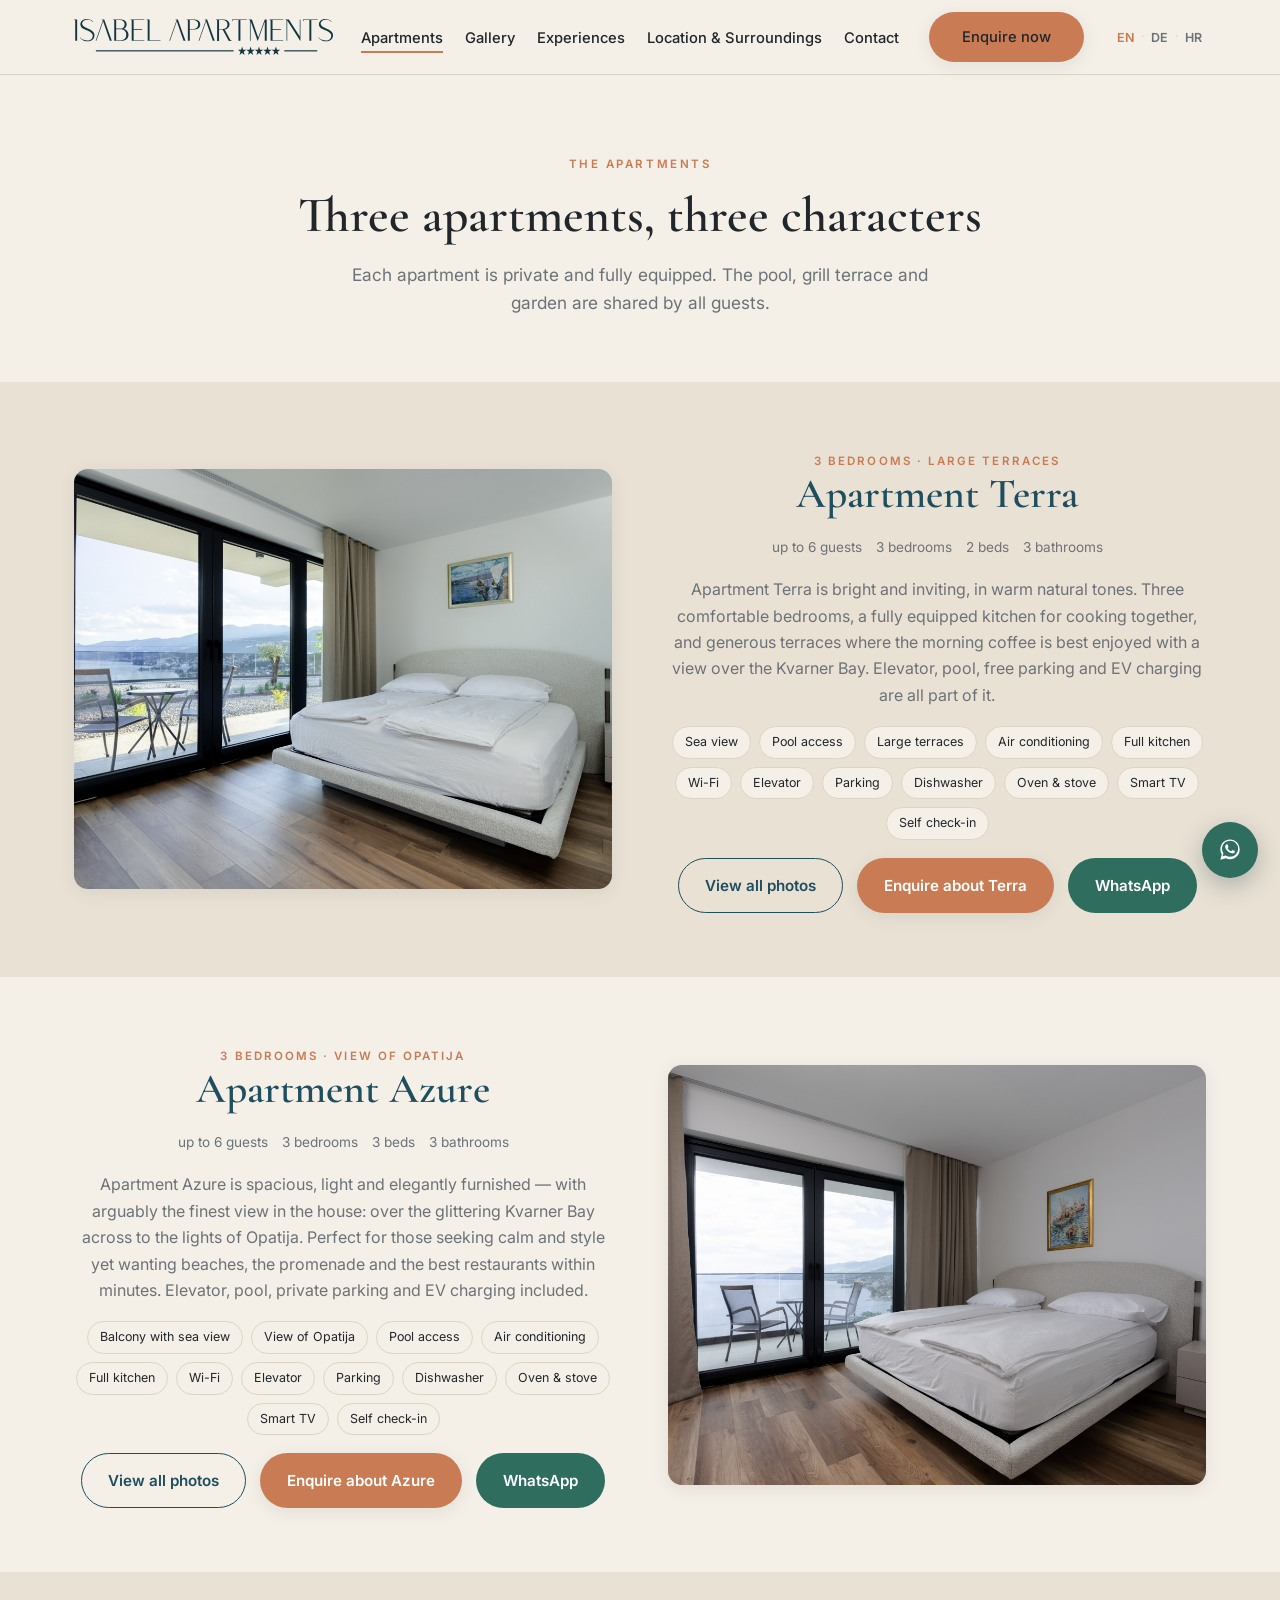
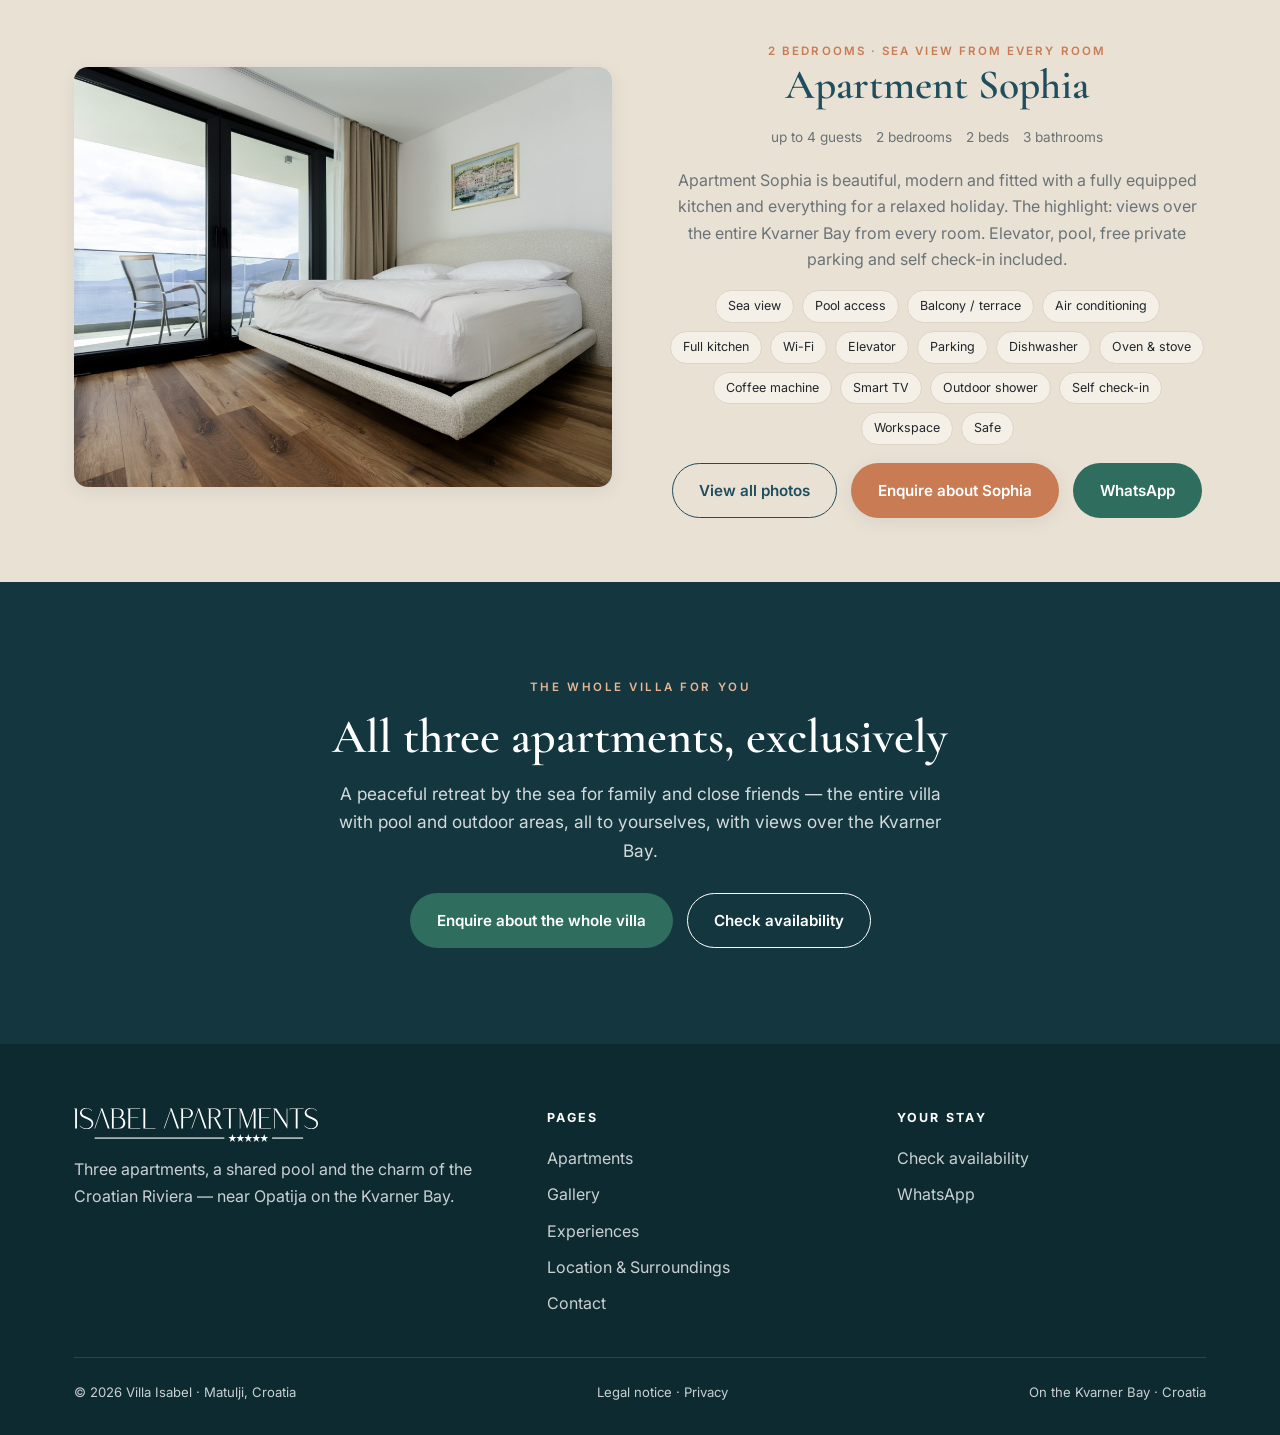
==== commit 0f573509: "Markenauftritt: echtes Logo in Header, Footer und Gastgeberin-Sektion - Header aller Seiten: ISABEL-" ====
--- a/apartments.html
+++ b/apartments.html
@@ -23,13 +23,11 @@
 
   <header class="site-header">
     <div class="container nav">
-      <a href="index.html" class="brand">
-        <span class="brand-mark">VI</span>
-        <span>Villa Isabel<small>Matulji · Kvarner Bucht</small></span>
+      <a href="index.html" class="brand" aria-label="Villa Isabel — Start">
+        <img src="images/logo.svg" alt="Isabel Apartments — Villa Isabel" class="brand-logo" />
       </a>
       <button class="nav-toggle" aria-label="Menü"><span></span><span></span><span></span></button>
       <ul class="nav-links">
-        <li><a href="index.html">Start</a></li>
         <li><a href="apartments.html">Apartments</a></li>
         <li><a href="gallery.html">Galerie</a></li>
         <li><a href="erlebnisse.html">Erlebnisse</a></li>
@@ -148,7 +146,7 @@
     <div class="container">
       <div class="footer-grid">
         <div>
-          <a href="index.html" class="brand"><span class="brand-mark">VI</span><span>Villa Isabel</span></a>
+          <a href="index.html" class="brand"><img src="images/logo-white.svg" alt="Isabel Apartments — Villa Isabel" class="brand-logo brand-logo--footer" /></a>
           <p>Drei Apartments, ein Gemeinschaftspool und der Charme der kroatischen Riviera — bei Opatija an der Kvarner Bucht.</p>
         </div>
         <div>
--- a/css/style.css
+++ b/css/style.css
@@ -108,6 +108,12 @@
   display: grid; place-items: center; color: #fff; font-size: 0.95rem;
 }
 .brand small { display: block; font-family: var(--font-body); font-size: 0.6rem; letter-spacing: 0.2em; text-transform: uppercase; color: var(--c-muted); margin-top: -4px; white-space: nowrap; }
+/* Echtes Markenlogo (SVG-Wordmark) im Header und Footer */
+.brand-logo { height: 36px; width: auto; display: block; margin-right: 18px; }
+.brand-logo--footer { height: 34px; }
+@media (max-width: 620px) {
+  .brand-logo { height: 30px; margin-right: 0; }
+}
 
 .nav-links { display: flex; align-items: center; gap: 22px; list-style: none; }
 .nav-links a { font-size: 0.92rem; font-weight: 500; color: var(--c-ink); position: relative; padding: 4px 0; white-space: nowrap; }
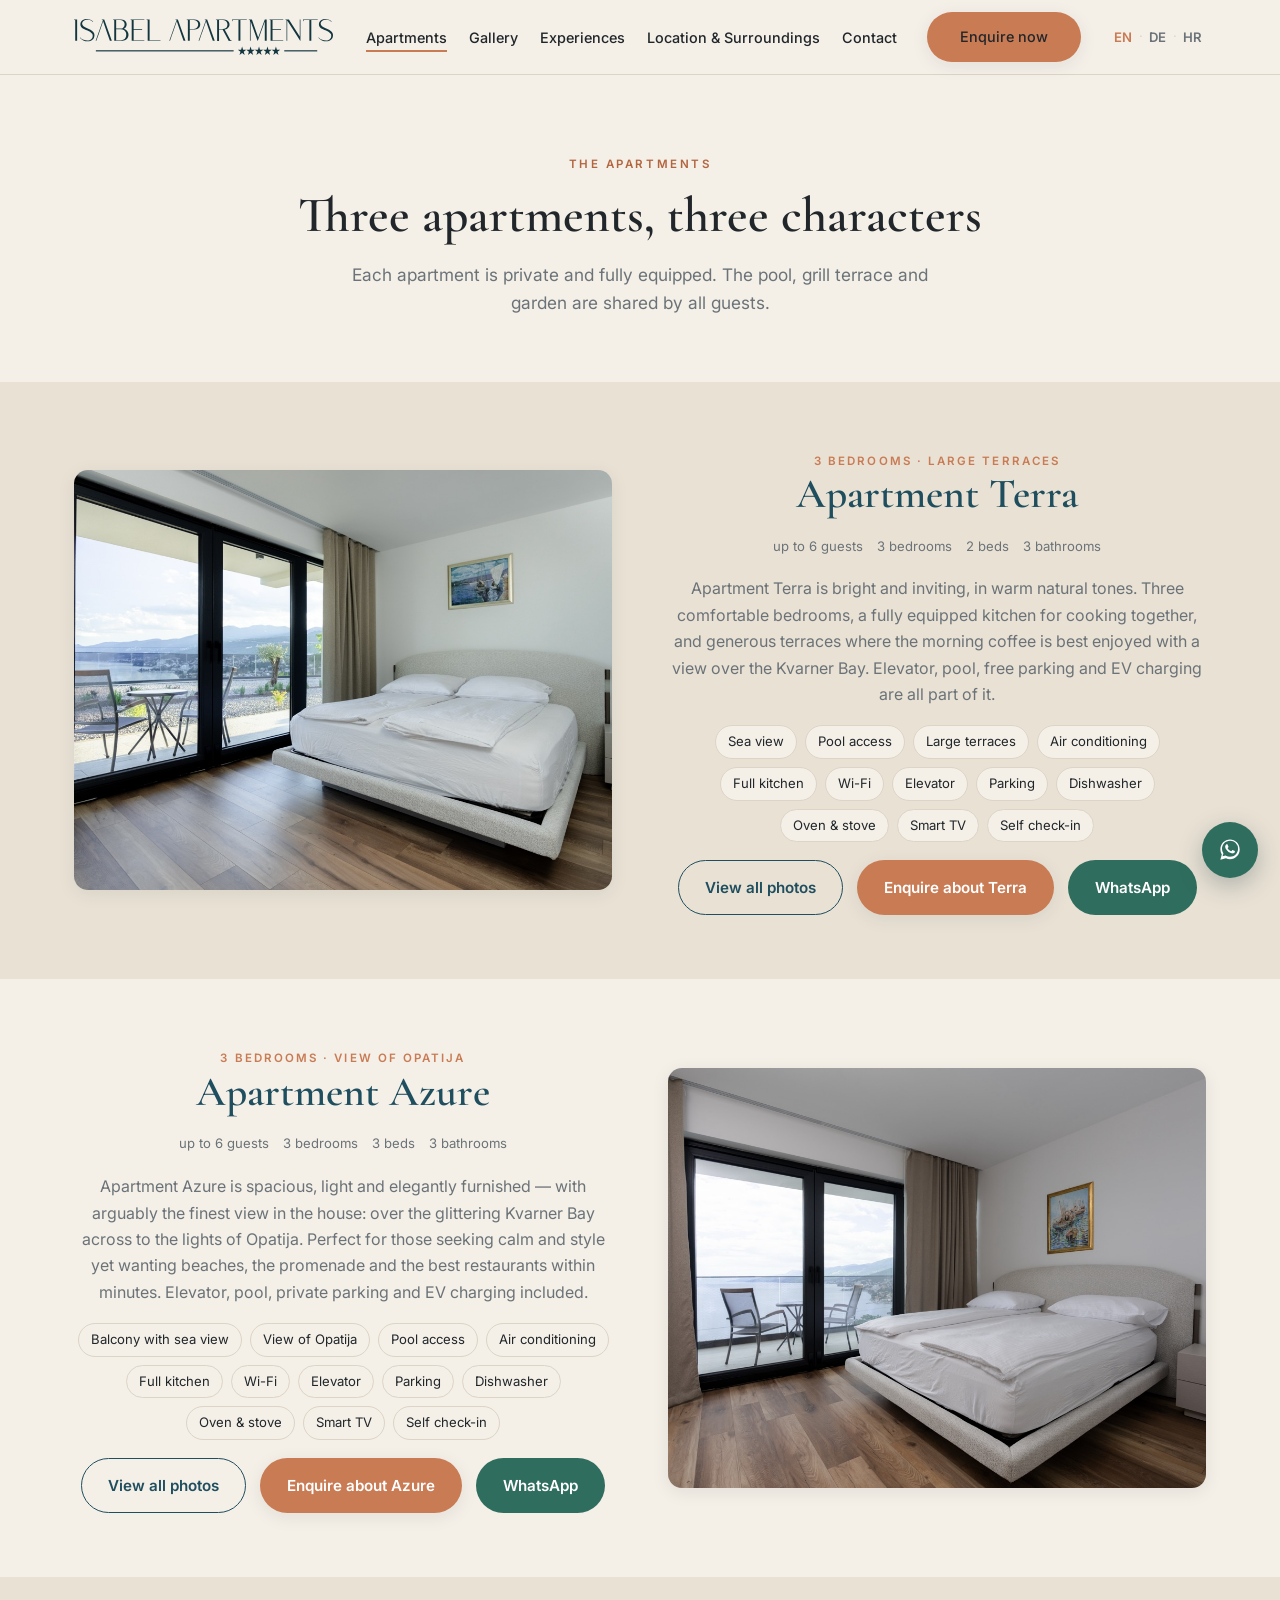
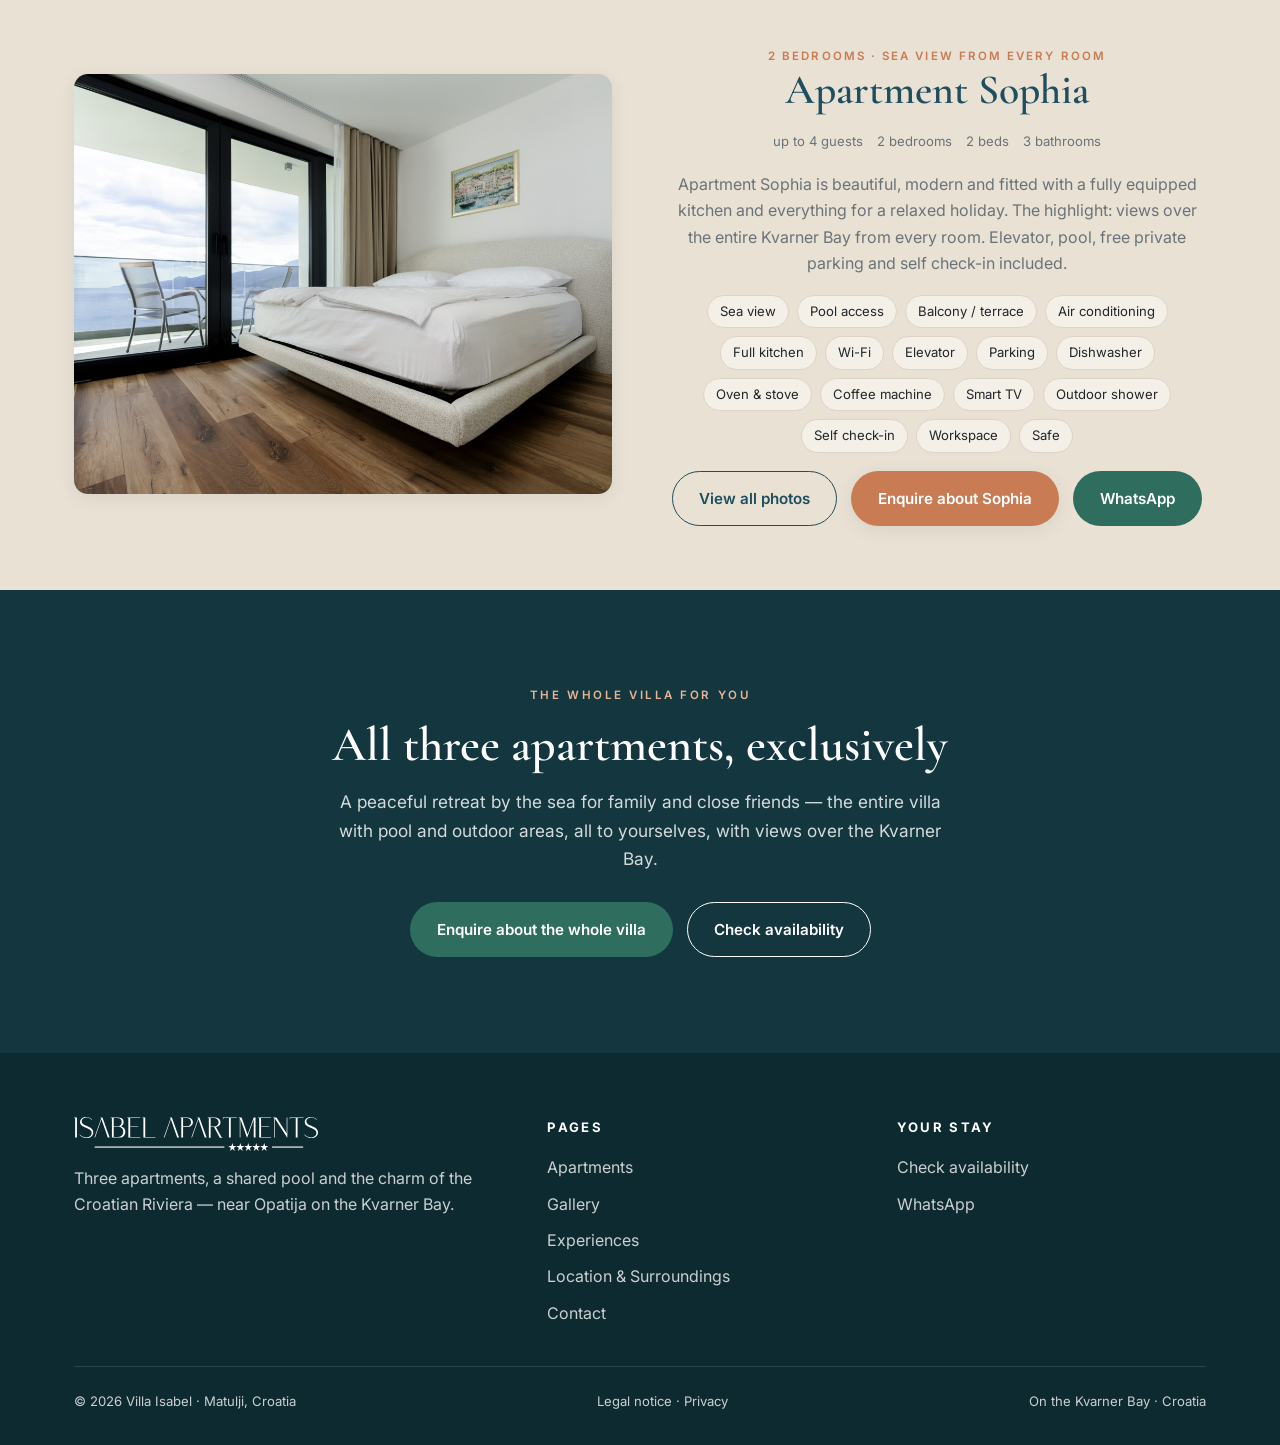
==== commit 7038024f: "Design-Audit: Norm, Psychologie-Feinschliff, FAQ und neue Lage-Fotos - Hero-Headline bricht ueberall" ====
--- a/apartments.html
+++ b/apartments.html
@@ -12,12 +12,14 @@
   <link rel="canonical" href="https://villaisabeladria.com/apartments.html" />
   <meta property="og:type" content="website" />
   <meta property="og:site_name" content="Villa Isabel" />
-  <meta property="og:title" content="Villa Isabel — Luxusvilla an der Kvarner Bucht" />
-  <meta property="og:description" content="Drei stilvolle Apartments, Pool und Meerblick aus jedem Zimmer — bei Opatija an der kroatischen Adria." />
+  <meta property="og:title" content="Apartments Sophia, Terra & Azure — Villa Isabel Opatija" />
+  <meta property="og:description" content="Drei voll ausgestattete Apartments in der Villa Isabel bei Opatija: Sophia, Terra und Azure — mit Pool, Terrasse und Meerblick auf die Kvarner Bucht." />
   <meta property="og:url" content="https://villaisabeladria.com/apartments.html" />
-  <meta property="og:image" content="https://villaisabeladria.com/images/hero/hero-1.jpeg" />
+  <meta property="og:image" content="https://villaisabeladria.com/images/villa/drohne-2.jpeg" />
   <meta name="twitter:card" content="summary_large_image" />
-  <link rel="icon" type="image/svg+xml" href="favicon.svg" />
+  <link rel="icon" type="image/svg+xml" href="favicon.svg?v=2" />
+  <link rel="icon" type="image/png" sizes="32x32" href="favicon-32.png?v=2" />
+  <link rel="apple-touch-icon" href="apple-touch-icon.png" />
 </head>
 <body>
 
--- a/css/style.css
+++ b/css/style.css
@@ -60,12 +60,12 @@
   letter-spacing: 0.22em;
   font-size: 0.72rem;
   font-weight: 600;
-  color: var(--c-terra);
+  color: var(--c-terra-d);
   margin-bottom: 14px;
 }
 .section--sea .eyebrow { color: #e9b694; }
 
-.section-title { font-size: clamp(2rem, 4vw, 3.1rem); margin-bottom: 18px; }
+.section-title { font-size: clamp(2rem, 4vw, 3.1rem); margin-bottom: 18px; text-wrap: balance; }
 .section-lead  { max-width: 620px; color: var(--c-muted); font-size: 1.08rem; }
 .section--sea .section-lead { color: rgba(255,255,255,0.82); }
 .center { text-align: center; }
@@ -116,16 +116,16 @@
 }
 
 .nav-links { display: flex; align-items: center; gap: 22px; list-style: none; }
-.nav-links a { font-size: 0.92rem; font-weight: 500; color: var(--c-ink); position: relative; padding: 4px 0; white-space: nowrap; }
+.nav-links a { font-size: 0.9rem; font-weight: 500; color: var(--c-ink); position: relative; padding: 4px 0; white-space: nowrap; }
 .nav-links a::after { content: ""; position: absolute; left: 0; bottom: -2px; width: 0; height: 2px; background: var(--c-terra); transition: width .2s ease; }
 .nav-links a:hover::after, .nav-links a.active::after { width: 100%; }
 .nav-cta { margin-left: 8px; }
 .nav-cta .btn { padding: 12px 32px; }
 .lang-switch { display: flex; align-items: center; gap: 3px; margin-left: 8px; }
-.lang-switch button { background: none; border: 0; cursor: pointer; font-family: var(--font-body); font-size: 0.78rem; font-weight: 600; letter-spacing: 0.04em; color: var(--c-muted); padding: 4px 3px; transition: color .15s ease; }
+.lang-switch button { background: none; border: 0; cursor: pointer; font-family: var(--font-body); font-size: 0.82rem; font-weight: 600; letter-spacing: 0.04em; color: var(--c-muted); padding: 4px 3px; transition: color .15s ease; }
 .lang-switch button:hover { color: var(--c-ink); }
 .lang-switch button.active { color: var(--c-terra); }
-.lang-sep { color: var(--c-line); font-size: 0.78rem; }
+.lang-sep { color: var(--c-line); font-size: 0.82rem; }
 
 .nav-toggle { display: none; background: none; border: 0; cursor: pointer; padding: 8px; }
 .nav-toggle span { display: block; width: 24px; height: 2px; background: var(--c-ink); margin: 5px 0; transition: .25s; }
@@ -139,7 +139,7 @@
   position: absolute; inset: 0;
   background:
     linear-gradient(180deg, rgba(20,53,64,0.35), rgba(20,53,64,0.65)),
-    linear-gradient(135deg, #2e7d8a, #1f4e5f 60%, #143540);
+    linear-gradient(135deg, #2e7d8a, #1f4e5f 60%, var(--c-deep));
   background-size: cover; background-position: center;
 }
 /* Cinematic Hero-Slideshow (mehrere Szenen, sauberes Überblenden) */
@@ -182,7 +182,7 @@
 .reveal-in { opacity: 1; transform: none; transition: opacity .7s ease, transform .7s ease; }
 @media (prefers-reduced-motion: reduce) { .reveal-init { opacity: 1; transform: none; } }
 .hero__inner { position: relative; z-index: 2; max-width: 780px; margin: 0 auto; padding: 96px 24px 60px; }
-.hero h1 { font-size: clamp(2.8rem, 7vw, 5rem); margin-bottom: 22px; letter-spacing: 0.5px; }
+.hero h1 { font-size: clamp(2.8rem, 7vw, 4.4rem); margin-bottom: 22px; letter-spacing: 0.5px; text-wrap: balance; }
 .hero p { font-size: 1.2rem; color: rgba(255,255,255,0.9); max-width: 560px; margin: 0 auto 34px; }
 .hero__actions { display: flex; gap: 14px; justify-content: center; flex-wrap: wrap; }
 
@@ -195,11 +195,11 @@
 }
 .hero-search__field { display: flex; flex-direction: column; align-items: flex-start; text-align: left; }
 .hero-search__field label {
-  font-size: 0.68rem; letter-spacing: 0.09em; text-transform: uppercase;
-  color: #7a7168; font-weight: 600; margin: 0 0 5px 2px;
+  font-size: 0.72rem; letter-spacing: 0.09em; text-transform: uppercase;
+  color: var(--c-muted); font-weight: 600; margin: 0 0 5px 2px;
 }
 .hero-search input, .hero-search select {
-  font: inherit; font-size: 0.98rem; color: #2b2622; background: #fff;
+  font: inherit; font-size: 0.95rem; color: var(--c-ink); background: #fff;
   border: 1px solid var(--c-line); border-radius: 10px; padding: 11px 12px;
 }
 .hero-search input { min-width: 150px; }
@@ -211,7 +211,7 @@
   .hero-search input, .hero-search select { width: 100%; min-width: 0; }
 }
 .hero__meta { display: flex; gap: 30px; justify-content: center; margin-top: 46px; flex-wrap: wrap; }
-.hero__meta div { font-size: 0.85rem; letter-spacing: 0.05em; }
+.hero__meta div { font-size: 0.82rem; letter-spacing: 0.05em; }
 .hero__meta strong { display: block; font-family: var(--font-head); font-size: 1.7rem; font-weight: 600; }
 .hero__scroll { position: absolute; left: 50%; bottom: 26px; transform: translateX(-50%); z-index: 3; width: 26px; height: 42px; border: 2px solid rgba(255,255,255,0.7); border-radius: 14px; }
 .hero__scroll::after { content: ""; position: absolute; left: 50%; top: 8px; width: 4px; height: 8px; background: #fff; border-radius: 2px; transform: translateX(-50%); animation: scrollDot 1.7s infinite; }
@@ -248,7 +248,7 @@
   .section-lead { font-size: 1rem; }
   .split__body h2 { font-size: clamp(1.5rem, 4.6vh, 2.1rem); }
   .split__media > div[id="map-consent"], .split__media iframe { min-height: 330px !important; }
-  .split__body p { font-size: 0.98rem; }
+  .split__body p { font-size: 0.95rem; }
   .checklist { gap: 8px; margin: 16px 0; }
 }
 
@@ -264,7 +264,7 @@
 .photo[data-label]::after {
   content: "📷 " attr(data-label);
   position: absolute; inset: 0; display: grid; place-items: center;
-  color: var(--c-muted); font-size: 0.85rem; font-weight: 500;
+  color: var(--c-muted); font-size: 0.82rem; font-weight: 500;
   text-align: center; padding: 16px; letter-spacing: 0.03em;
 }
 /* Sobald ein echtes Bild gesetzt ist, Label ausblenden */
@@ -277,7 +277,7 @@
   position: relative; min-height: 72vh; display: flex; align-items: center; justify-content: center;
   text-align: center; color: #fff; overflow: hidden;
 }
-.cine__videos { position: absolute; inset: 0; z-index: 0; background: #143540 url('images/sophia/sophia-18.jpeg') center/cover no-repeat; }
+.cine__videos { position: absolute; inset: 0; z-index: 0; background: var(--c-deep) url('images/hero/hero-poster.jpeg') center/cover no-repeat; }
 /* Mobil: keine 3 Autoplay-Videos (Daten/Performance) -> schönes Standbild */
 /* Video auch auf Mobil sichtbar (auf kleinen Screens läuft nur das erste Video — siehe main.js) */
 .cine__video {
@@ -323,15 +323,15 @@
 .apt-card__body { padding: 26px; display: flex; flex-direction: column; align-items: center; text-align: center; flex: 1; }
 .apt-card__tag { font-size: 0.72rem; text-transform: uppercase; letter-spacing: 0.18em; color: var(--c-terra); font-weight: 600; margin-bottom: 8px; }
 .apt-card h3 { font-size: 1.7rem; color: var(--c-sea); margin-bottom: 6px; }
-.apt-specs { display: flex; flex-wrap: wrap; justify-content: center; gap: 14px; margin: 14px 0 18px; font-size: 0.85rem; color: var(--c-muted); }
+.apt-specs { display: flex; flex-wrap: wrap; justify-content: center; gap: 14px; margin: 14px 0 18px; font-size: 0.82rem; color: var(--c-muted); }
 .apt-specs span { display: inline-flex; align-items: center; gap: 6px; }
-.apt-card p.desc { color: var(--c-muted); font-size: 0.94rem; margin-bottom: 20px; }
+.apt-card p.desc { color: var(--c-muted); font-size: 0.95rem; margin-bottom: 20px; }
 .apt-card .btn { margin-top: auto; }
 .amenities { display: flex; flex-wrap: wrap; gap: 8px; margin: 18px 0; }
 /* Apartment-Detailbereiche (Sophia/Terra/Azure) mittig zentriert */
 #sophia .split__body, #terra .split__body, #azure .split__body { text-align: center; }
 #sophia .amenities, #terra .amenities, #azure .amenities { justify-content: center; }
-.amenities span { font-size: 0.78rem; background: var(--c-sand); border: 1px solid var(--c-line); padding: 5px 12px; border-radius: 999px; color: var(--c-ink); }
+.amenities span { font-size: 0.82rem; background: var(--c-sand); border: 1px solid var(--c-line); padding: 5px 12px; border-radius: 999px; color: var(--c-ink); }
 
 /* ---------- Galerie ---------- */
 .gallery-grid { display: grid; grid-template-columns: repeat(4, 1fr); grid-auto-rows: 200px; gap: 16px; }
@@ -345,7 +345,7 @@
 .gallery-intro .lead { font-size: 1.12rem; color: var(--c-ink); line-height: 1.7; }
 .gallery-specs { display: flex; flex-wrap: wrap; justify-content: center; gap: 10px; margin: 22px 0 4px; }
 .gallery-specs span {
-  font-size: 0.85rem; font-weight: 600; color: var(--c-sea);
+  font-size: 0.82rem; font-weight: 600; color: var(--c-sea);
   background: #fff; border: 1px solid var(--c-line); padding: 8px 16px; border-radius: 999px;
 }
 
@@ -358,7 +358,7 @@
   scrollbar-width: thin;
 }
 .room-nav a {
-  flex: 0 0 auto; font-size: 0.85rem; font-weight: 600; color: var(--c-ink);
+  flex: 0 0 auto; font-size: 0.82rem; font-weight: 600; color: var(--c-ink);
   padding: 8px 16px; border-radius: 999px; border: 1.5px solid var(--c-line);
   background: #fff; white-space: nowrap; transition: all .15s ease;
 }
@@ -378,6 +378,11 @@
   transition: transform .2s ease, box-shadow .2s ease;
 }
 .room-featured:hover { box-shadow: var(--shadow); }
+.room-video {
+  width: 100%; aspect-ratio: 16 / 9; display: block;
+  border-radius: var(--radius); box-shadow: var(--shadow-sm);
+  background: #000; margin-bottom: 16px;
+}
 .tour-grid { display: grid; grid-template-columns: repeat(auto-fill, minmax(260px, 1fr)); gap: 16px; }
 .tour-grid img {
   width: 100%; height: 230px; object-fit: cover; border-radius: var(--radius);
@@ -390,7 +395,7 @@
 .gallery-tabs { display: flex; gap: 10px; justify-content: center; flex-wrap: wrap; margin-bottom: 8px; }
 .gallery-tabs a {
   padding: 10px 22px; border-radius: 999px; border: 1.5px solid var(--c-line);
-  font-weight: 600; font-size: 0.92rem; background: #fff; transition: all .15s ease;
+  font-weight: 600; font-size: 0.9rem; background: #fff; transition: all .15s ease;
 }
 .gallery-tabs a:hover { border-color: var(--c-teal); transform: translateY(-2px); }
 .gallery-tabs a.active { background: var(--c-sea); color: #fff; border-color: var(--c-sea); }
@@ -431,7 +436,7 @@
 .exp-card:hover { transform: translateY(-4px); box-shadow: var(--shadow); }
 .exp-card .dist { font-size: 0.72rem; text-transform: uppercase; letter-spacing: 0.12em; color: var(--c-terra); font-weight: 600; margin-bottom: 8px; }
 .exp-card h3 { font-size: 1.45rem; color: var(--c-sea); margin-bottom: 8px; }
-.exp-card p { color: var(--c-muted); font-size: 0.94rem; }
+.exp-card p { color: var(--c-muted); font-size: 0.95rem; }
 @media (max-width: 900px) { .exp-grid { grid-template-columns: 1fr 1fr; } }
 @media (max-width: 620px) { .exp-grid { grid-template-columns: 1fr; } }
 
@@ -444,9 +449,9 @@
 .review .stars { color: var(--c-terra); letter-spacing: 3px; margin-bottom: 14px; font-size: 0.95rem; }
 .review p { font-family: var(--font-head); font-size: 1.25rem; line-height: 1.5; color: var(--c-ink); font-style: italic; margin-bottom: 18px; }
 .review cite { margin-top: auto; font-style: normal; font-size: 0.86rem; font-weight: 600; color: var(--c-muted); letter-spacing: 0.02em; }
-.trust-strip { display: flex; flex-wrap: wrap; justify-content: center; gap: 16px 44px; margin-top: 52px; }
+.trust-strip { display: flex; flex-wrap: wrap; justify-content: center; gap: 18px 56px; margin-top: 56px; }
 .trust-strip div { font-size: 0.9rem; color: var(--c-muted); }
-.trust-strip strong { display: block; color: var(--c-sea); font-family: var(--font-head); font-size: 1.15rem; }
+.trust-strip strong { display: block; color: var(--c-sea); font-family: var(--font-head); font-size: 1.3rem; }
 .img-credits { font-size: 0.72rem; color: var(--c-muted); opacity: 0.7; margin-top: 18px; }
 @media (max-width: 900px) { .reviews { grid-template-columns: 1fr; max-width: 540px; margin-left: auto; margin-right: auto; } }
 
@@ -456,8 +461,8 @@
 .place-card .photo { border-radius: 0; min-height: 200px; }
 .place-card__body { padding: 22px 24px; }
 .place-card h3 { font-size: 1.4rem; color: var(--c-sea); margin-bottom: 6px; }
-.place-card p { color: var(--c-muted); font-size: 0.92rem; }
-.place-card .dist { font-size: 0.78rem; color: var(--c-terra); font-weight: 600; margin-bottom: 10px; text-transform: uppercase; letter-spacing: 0.1em; }
+.place-card p { color: var(--c-muted); font-size: 0.9rem; }
+.place-card .dist { font-size: 0.82rem; color: var(--c-terra); font-weight: 600; margin-bottom: 10px; text-transform: uppercase; letter-spacing: 0.1em; }
 
 /* ---------- Kontakt ---------- */
 .contact-grid { display: grid; grid-template-columns: 1.1fr 0.9fr; gap: 56px; align-items: start; }
@@ -511,10 +516,26 @@
 .cta-band h2 { font-size: clamp(2rem, 4vw, 3rem); margin-bottom: 16px; }
 .cta-band .hero__actions { margin-top: 28px; }
 
+/* ---------- FAQ (Kontaktseite) ---------- */
+.faq { max-width: 720px; margin: 8px auto 0; text-align: left; display: grid; gap: 12px; }
+.faq__item { background: #fff; border-radius: var(--radius); box-shadow: var(--shadow-sm); padding: 4px 22px; }
+.faq__item summary {
+  list-style: none; cursor: pointer; display: flex; align-items: center; justify-content: space-between; gap: 14px;
+  font-weight: 600; font-size: 0.95rem; color: var(--c-sea); padding: 16px 0;
+}
+.faq__item summary::-webkit-details-marker { display: none; }
+.faq__item summary::after { content: "+"; font-family: var(--font-head); font-size: 1.5rem; line-height: 1; color: var(--c-terra); transition: transform .2s ease; }
+.faq__item[open] summary::after { transform: rotate(45deg); }
+.faq__item p { color: var(--c-muted); font-size: 0.95rem; padding: 0 0 18px; margin: 0; max-width: 640px; }
+
+/* 4er-Kartenraster: 2x2 statt verwaister vierter Karte */
+.exp-grid--four { grid-template-columns: repeat(2, minmax(0, 1fr)); max-width: 820px; margin-left: auto; margin-right: auto; }
+@media (max-width: 700px) { .exp-grid--four { grid-template-columns: 1fr; } }
+
 /* ---------- Footer ---------- */
 .site-footer { background: var(--c-sea-dark); color: rgba(255,255,255,0.78); padding: 64px 0 32px; }
 .footer-grid { display: grid; grid-template-columns: 1.4fr 1fr 1fr; gap: 40px; margin-bottom: 40px; }
-.site-footer h4 { color: #fff; font-family: var(--font-body); font-size: 0.78rem; text-transform: uppercase; letter-spacing: 0.18em; margin-bottom: 16px; }
+.site-footer h4 { color: #fff; font-family: var(--font-body); font-size: 0.82rem; text-transform: uppercase; letter-spacing: 0.18em; margin-bottom: 16px; }
 .site-footer .brand { color: #fff; margin-bottom: 14px; }
 .site-footer ul { list-style: none; display: grid; gap: 10px; }
 .site-footer a:hover { color: #fff; }
@@ -594,9 +615,9 @@
   font-family: var(--font-head); font-size: 1.7rem; font-weight: 600;
   color: var(--c-sea); margin: 0 0 4px;
 }
-.booking-card__sub { color: #6b6259; font-size: 0.94rem; margin: 0 0 22px; }
+.booking-card__sub { color: var(--c-muted); font-size: 0.95rem; margin: 0 0 22px; }
 .cal__head { display: flex; align-items: center; justify-content: space-between; margin-bottom: 10px; }
-.cal__title { font-family: var(--font-head); font-size: 1.18rem; color: #2b2622; }
+.cal__title { font-family: var(--font-head); font-size: 1.18rem; color: var(--c-ink); }
 .cal__nav { display: flex; gap: 6px; }
 .cal__nav button {
   width: 34px; height: 34px; border: 1px solid var(--c-line); background: #fff;
@@ -604,10 +625,10 @@
 }
 .cal__nav button:hover { background: #f4efe7; }
 .cal__grid { display: grid; grid-template-columns: repeat(7, 1fr); gap: 2px; }
-.cal__dow { text-align: center; font-size: 0.68rem; letter-spacing: 0.05em; text-transform: uppercase; color: #a49b90; padding: 6px 0; }
+.cal__dow { text-align: center; font-size: 0.72rem; letter-spacing: 0.05em; text-transform: uppercase; color: #a49b90; padding: 6px 0; }
 .cal__day {
   height: 42px; display: flex; align-items: center; justify-content: center;
-  font-size: 0.92rem; border: none; background: none; cursor: pointer; color: #2b2622; border-radius: 9px;
+  font-size: 0.9rem; border: none; background: none; cursor: pointer; color: var(--c-ink); border-radius: 9px;
 }
 .cal__day:hover:not(:disabled):not(.range-start):not(.range-end) { background: #f4efe7; }
 .cal__day:disabled { color: #d3ccc1; cursor: default; }
@@ -618,9 +639,9 @@
 .cal__day.range-end { border-radius: 0 9px 9px 0; }
 .cal__day.range-start.range-end { border-radius: 9px; }
 .booking-card__foot { display: flex; align-items: flex-end; justify-content: space-between; gap: 16px; margin-top: 20px; }
-.booking-card__range { font-size: 0.9rem; color: #55504a; flex: 1; }
+.booking-card__range { font-size: 0.9rem; color: var(--c-muted); flex: 1; }
 .booking-card__guests { display: flex; flex-direction: column; }
-.booking-card__guests label { font-size: 0.66rem; text-transform: uppercase; letter-spacing: 0.08em; color: #7a7168; margin: 0 0 4px 2px; }
+.booking-card__guests label { font-size: 0.66rem; text-transform: uppercase; letter-spacing: 0.08em; color: var(--c-muted); margin: 0 0 4px 2px; }
 .booking-card__guests select { border: 1px solid var(--c-line); border-radius: 10px; padding: 9px 12px; font: inherit; background: #fff; cursor: pointer; }
 .booking-card__submit { width: 100%; margin-top: 18px; }
 .booking-card__submit:disabled { opacity: 0.45; cursor: default; pointer-events: none; }
@@ -638,7 +659,7 @@
 .modal__x {
   position: absolute; top: 16px; right: 16px; z-index: 2;
   width: 34px; height: 34px; border: none; border-radius: 50%;
-  background: #f4efe7; color: #2b2622; font-size: 1.35rem; line-height: 1;
+  background: #f4efe7; color: var(--c-ink); font-size: 1.35rem; line-height: 1;
   cursor: pointer; display: flex; align-items: center; justify-content: center;
 }
 .modal__x:hover { background: #e6ddd0; }
@@ -650,26 +671,26 @@
   border: 1px solid var(--c-line); border-radius: 16px; padding: 20px 20px 12px;
   background: #fdfcfa; align-self: start;
 }
-.form-cal__range { font-size: 0.9rem; color: #55504a; margin: 10px 2px 6px; }
+.form-cal__range { font-size: 0.9rem; color: var(--c-muted); margin: 10px 2px 6px; }
 .form-fields { display: flex; flex-direction: column; gap: 16px; }
 .form-fields .field { margin: 0; }
 .form-fields textarea { min-height: 112px; }
 .apt-chips { display: flex; flex-wrap: wrap; gap: 8px; }
 .apt-chip {
   font: inherit; font-size: 0.9rem; padding: 8px 16px; border-radius: 999px;
-  border: 1px solid var(--c-line); background: #fff; color: #2b2622; cursor: pointer;
+  border: 1px solid var(--c-line); background: #fff; color: var(--c-ink); cursor: pointer;
   transition: background .15s ease, color .15s ease, border-color .15s ease;
 }
 .apt-chip:hover { border-color: var(--c-sea); }
 .apt-chip.active { background: var(--c-sea); border-color: var(--c-sea); color: #fff; }
 .booking-card .apt-chips { margin: 0 0 16px; }
-.booking-card .apt-chip { font-size: 0.85rem; padding: 7px 14px; }
+.booking-card .apt-chip { font-size: 0.82rem; padding: 7px 14px; }
 #anfrage-form button[type="submit"]:disabled { opacity: 0.45; cursor: default; pointer-events: none; }
 @media (max-width: 760px) {
   .form-duo { grid-template-columns: 1fr; gap: 22px; }
 }
 
 /* Dezente Plattform-Fussnote (Kontaktkarte) */
-.platform-note { font-size: 0.82rem; color: #a49b90; margin-top: 14px; }
-.platform-note a { color: #7a7168; text-decoration: underline; text-underline-offset: 2px; }
+.platform-note { font-size: 0.82rem; color: var(--c-muted); margin-top: 14px; }
+.platform-note a { color: var(--c-muted); text-decoration: underline; text-underline-offset: 2px; }
 .platform-note a:hover { color: var(--c-sea); }
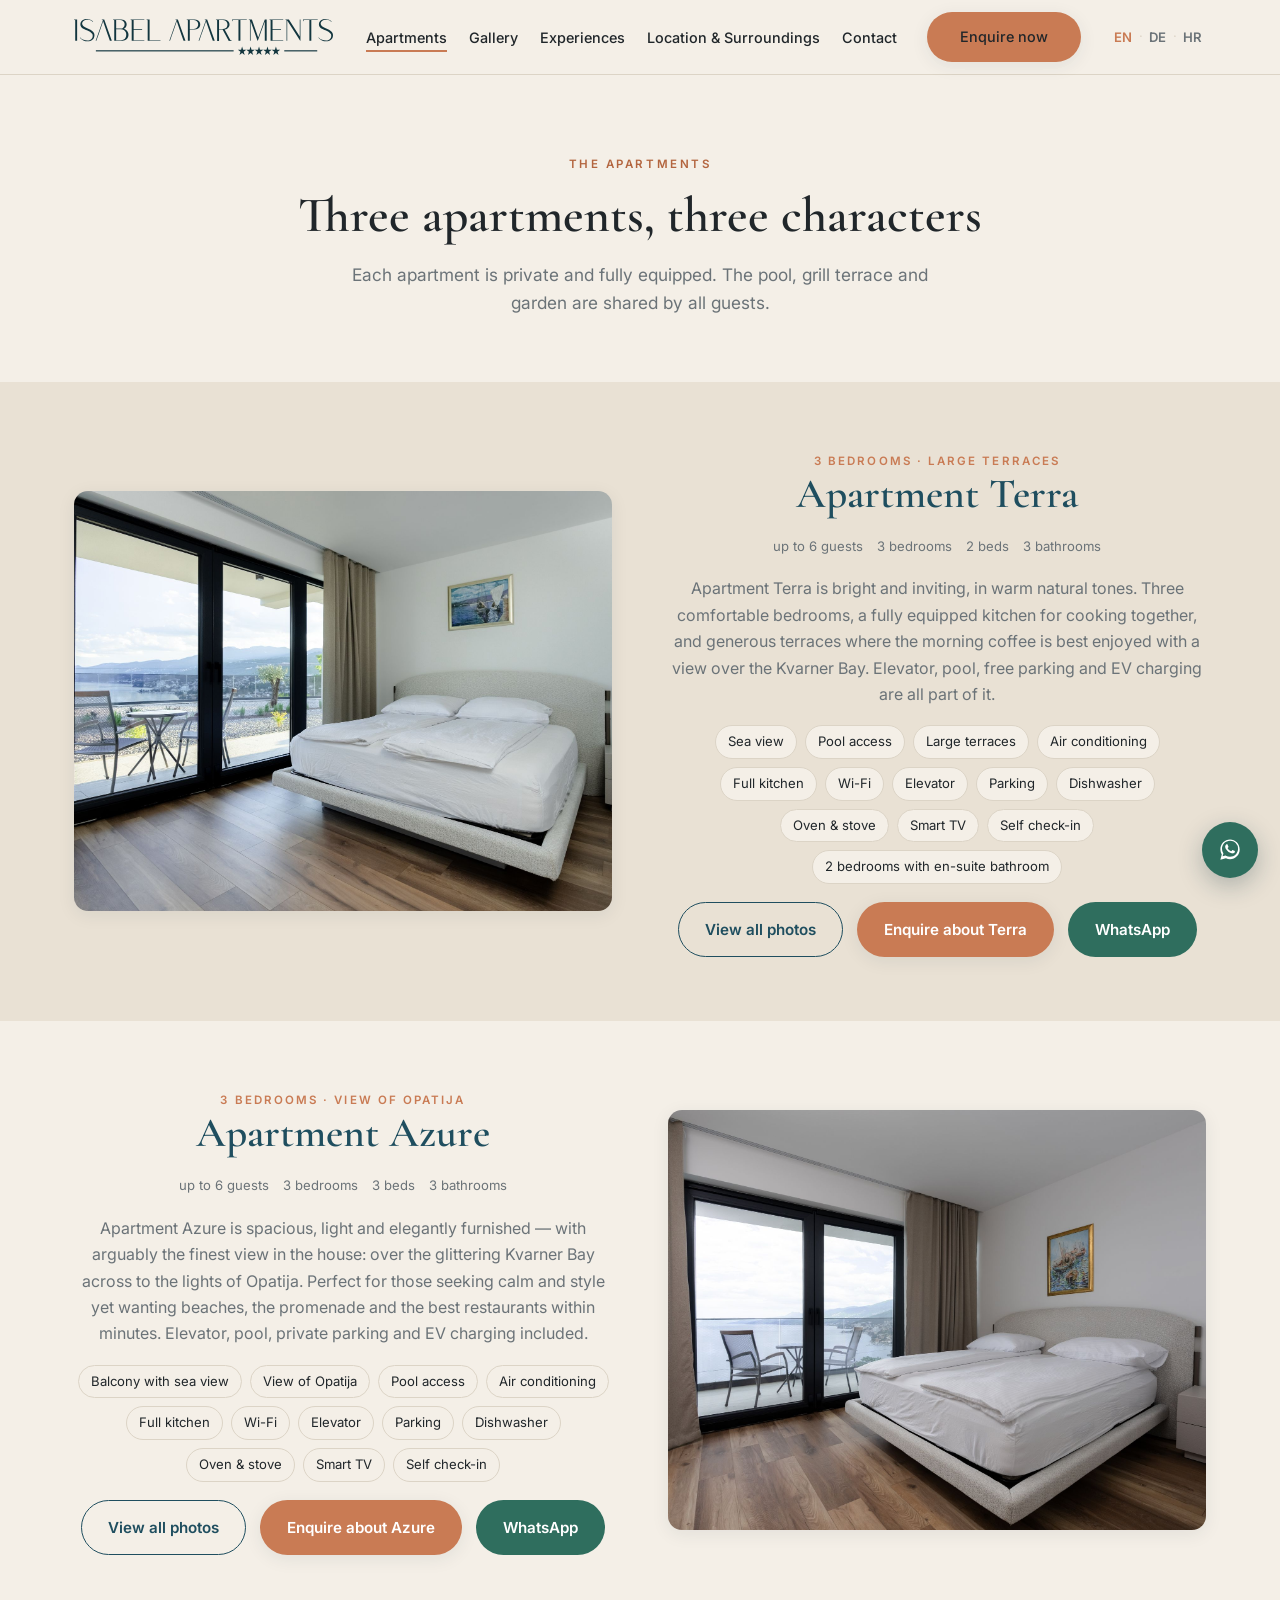
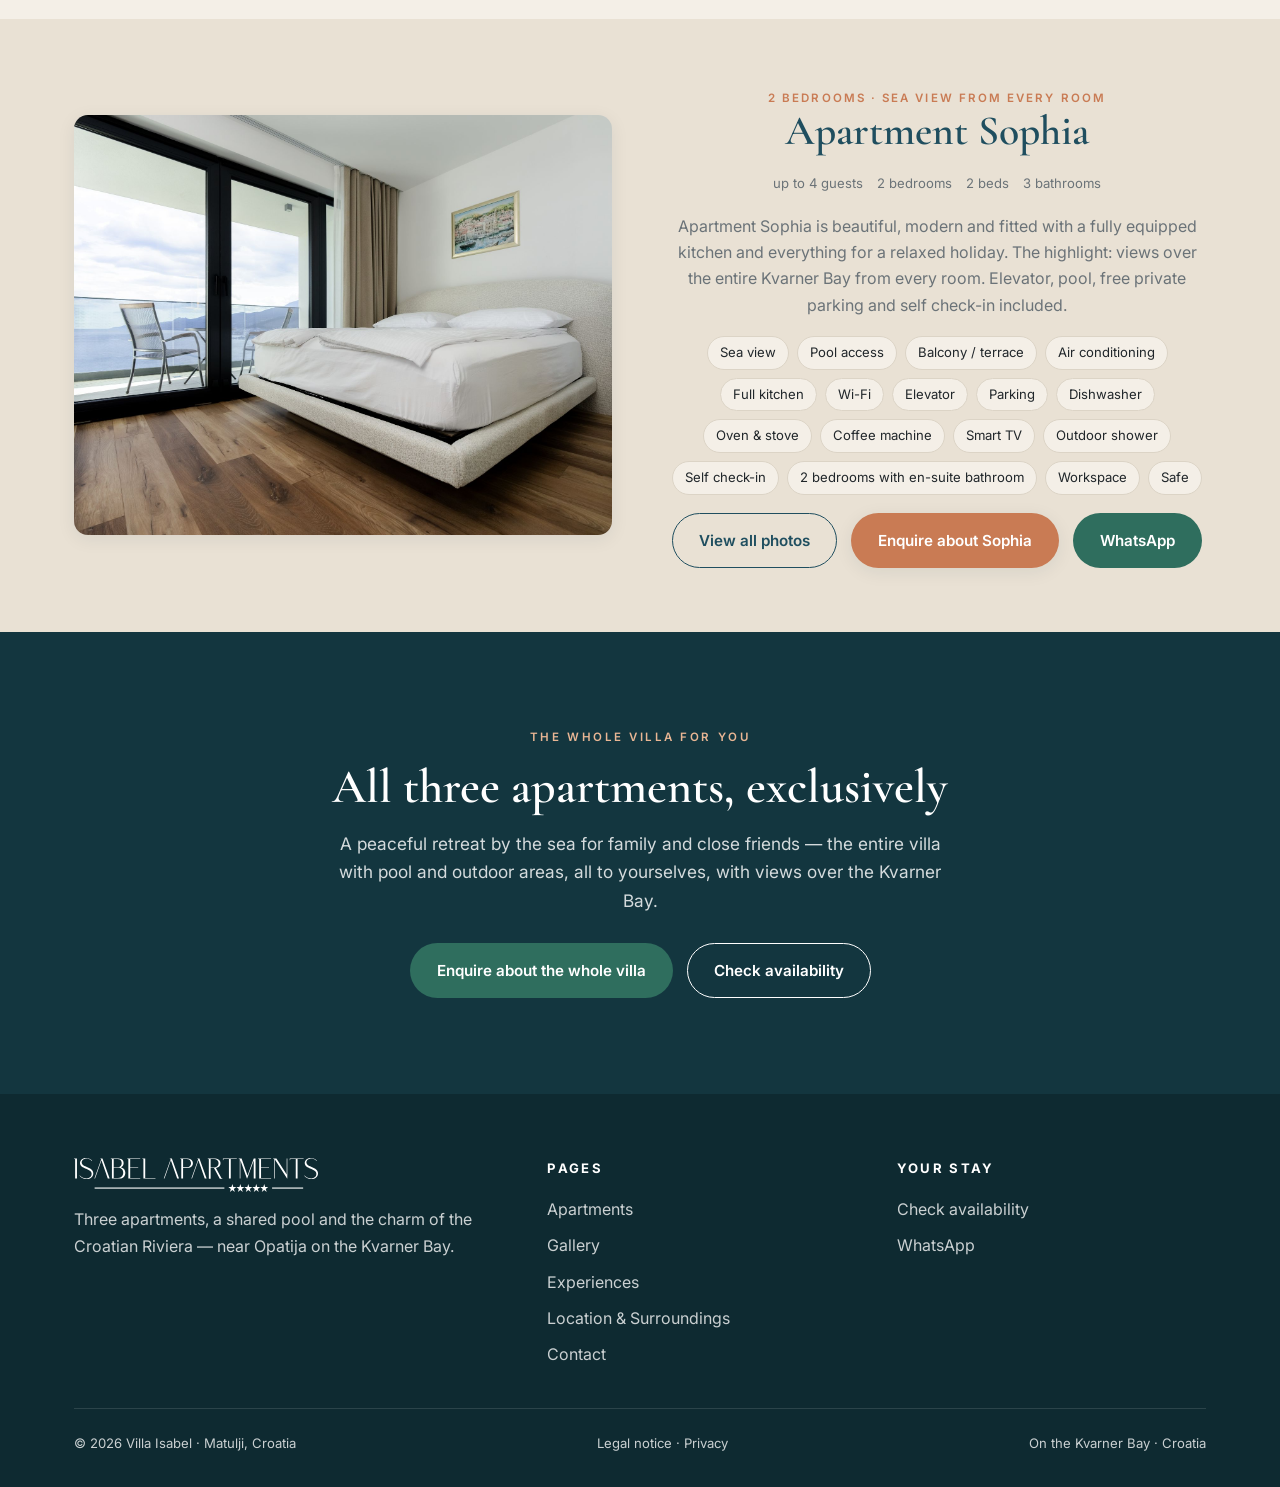
==== commit b910b172: "Aussen/Pool-Kuratierung nach Auswahl, strukturierter Galerie-Ueberblick, En-suite-Badges - Aussenber" ====
--- a/apartments.html
+++ b/apartments.html
@@ -65,7 +65,7 @@
         <div class="amenities">
           <span>Meerblick</span><span>Poolzugang</span><span>Große Terrassen</span><span>Klimaanlage</span>
           <span>Vollküche</span><span>WLAN</span><span>Aufzug</span><span>Parkplatz</span>
-          <span>Geschirrspüler</span><span>Backofen &amp; Herd</span><span>Smart-TV</span><span>Self-Check-in</span>
+          <span>Geschirrspüler</span><span>Backofen &amp; Herd</span><span>Smart-TV</span><span>Self-Check-in</span><span>2 Schlafzimmer mit eigenem Bad</span>
         </div>
         <div class="hero__actions" style="justify-content:center">
           <a href="gallery-terra.html" class="btn btn--ghost">Alle Fotos ansehen</a>
@@ -120,7 +120,7 @@
           <span>Meerblick</span><span>Poolzugang</span><span>Balkon/Terrasse</span><span>Klimaanlage</span>
           <span>Vollküche</span><span>WLAN</span><span>Aufzug</span><span>Parkplatz</span>
           <span>Geschirrspüler</span><span>Backofen &amp; Herd</span><span>Kaffeemaschine</span><span>Smart-TV</span>
-          <span>Außendusche</span><span>Self-Check-in</span><span>Arbeitsplatz</span><span>Safe</span>
+          <span>Außendusche</span><span>Self-Check-in</span><span>2 Schlafzimmer mit eigenem Bad</span><span>Arbeitsplatz</span><span>Safe</span>
         </div>
         <div class="hero__actions" style="justify-content:center">
           <a href="gallery-sophia.html" class="btn btn--ghost">Alle Fotos ansehen</a>
--- a/css/style.css
+++ b/css/style.css
@@ -368,6 +368,11 @@
 .room-block:first-of-type { margin-top: 40px; }
 .room-head { display: flex; align-items: baseline; gap: 12px; margin-bottom: 22px; }
 .room-head h2 { font-size: clamp(1.6rem, 3vw, 2.2rem); color: var(--c-sea); }
+.room-head .ensuite {
+  font-size: 0.72rem; font-weight: 600; color: var(--c-sea);
+  border: 1px solid var(--c-line); border-radius: 999px; padding: 3px 12px;
+  letter-spacing: 0.04em; white-space: nowrap;
+}
 .room-head .count { font-size: 0.82rem; color: var(--c-muted); letter-spacing: 0.04em; }
 
 /* Erstes Bild groß als „Featured", Rest im ruhigen Raster */
@@ -515,6 +520,21 @@
 .cta-band { text-align: center; }
 .cta-band h2 { font-size: clamp(2rem, 4vw, 3rem); margin-bottom: 16px; }
 .cta-band .hero__actions { margin-top: 28px; }
+
+/* ---------- Galerie-Überblick: strukturierte Gruppen ---------- */
+.g-group { margin-bottom: 40px; text-align: left; }
+.g-label {
+  font-family: var(--font-body); text-transform: uppercase; letter-spacing: 0.18em;
+  font-size: 0.72rem; font-weight: 600; color: var(--c-terra-d); margin-bottom: 12px;
+}
+.gallery-grid--trio { grid-template-columns: repeat(3, 1fr); }
+.gallery-grid .photo { position: relative; }
+.gallery-grid .photo .tag {
+  position: absolute; left: 12px; bottom: 10px; color: #fff;
+  font-size: 0.72rem; font-weight: 600; letter-spacing: 0.1em; text-transform: uppercase;
+  text-shadow: 0 1px 8px rgba(10,30,36,0.75);
+}
+@media (max-width: 700px) { .gallery-grid--trio { grid-template-columns: 1fr 1fr; } }
 
 /* ---------- FAQ (Kontaktseite) ---------- */
 .faq { max-width: 720px; margin: 8px auto 0; text-align: left; display: grid; gap: 12px; }
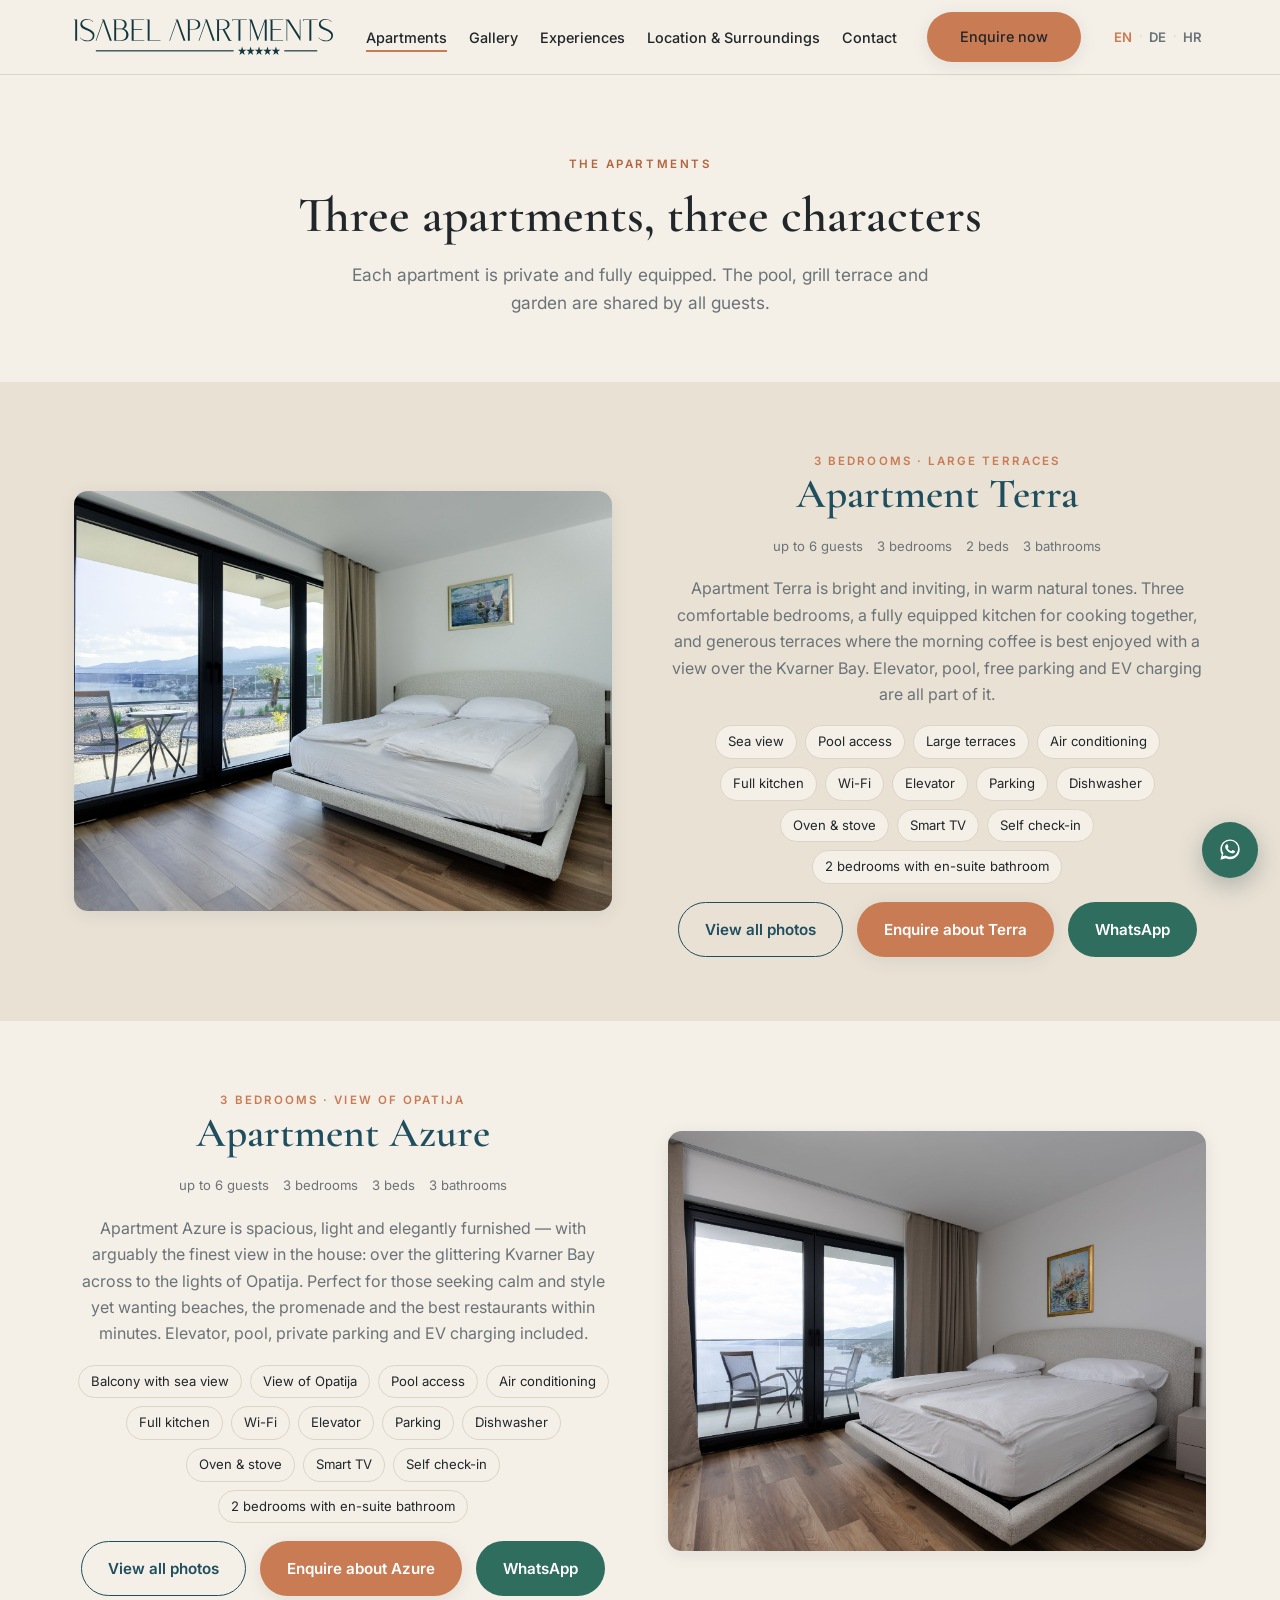
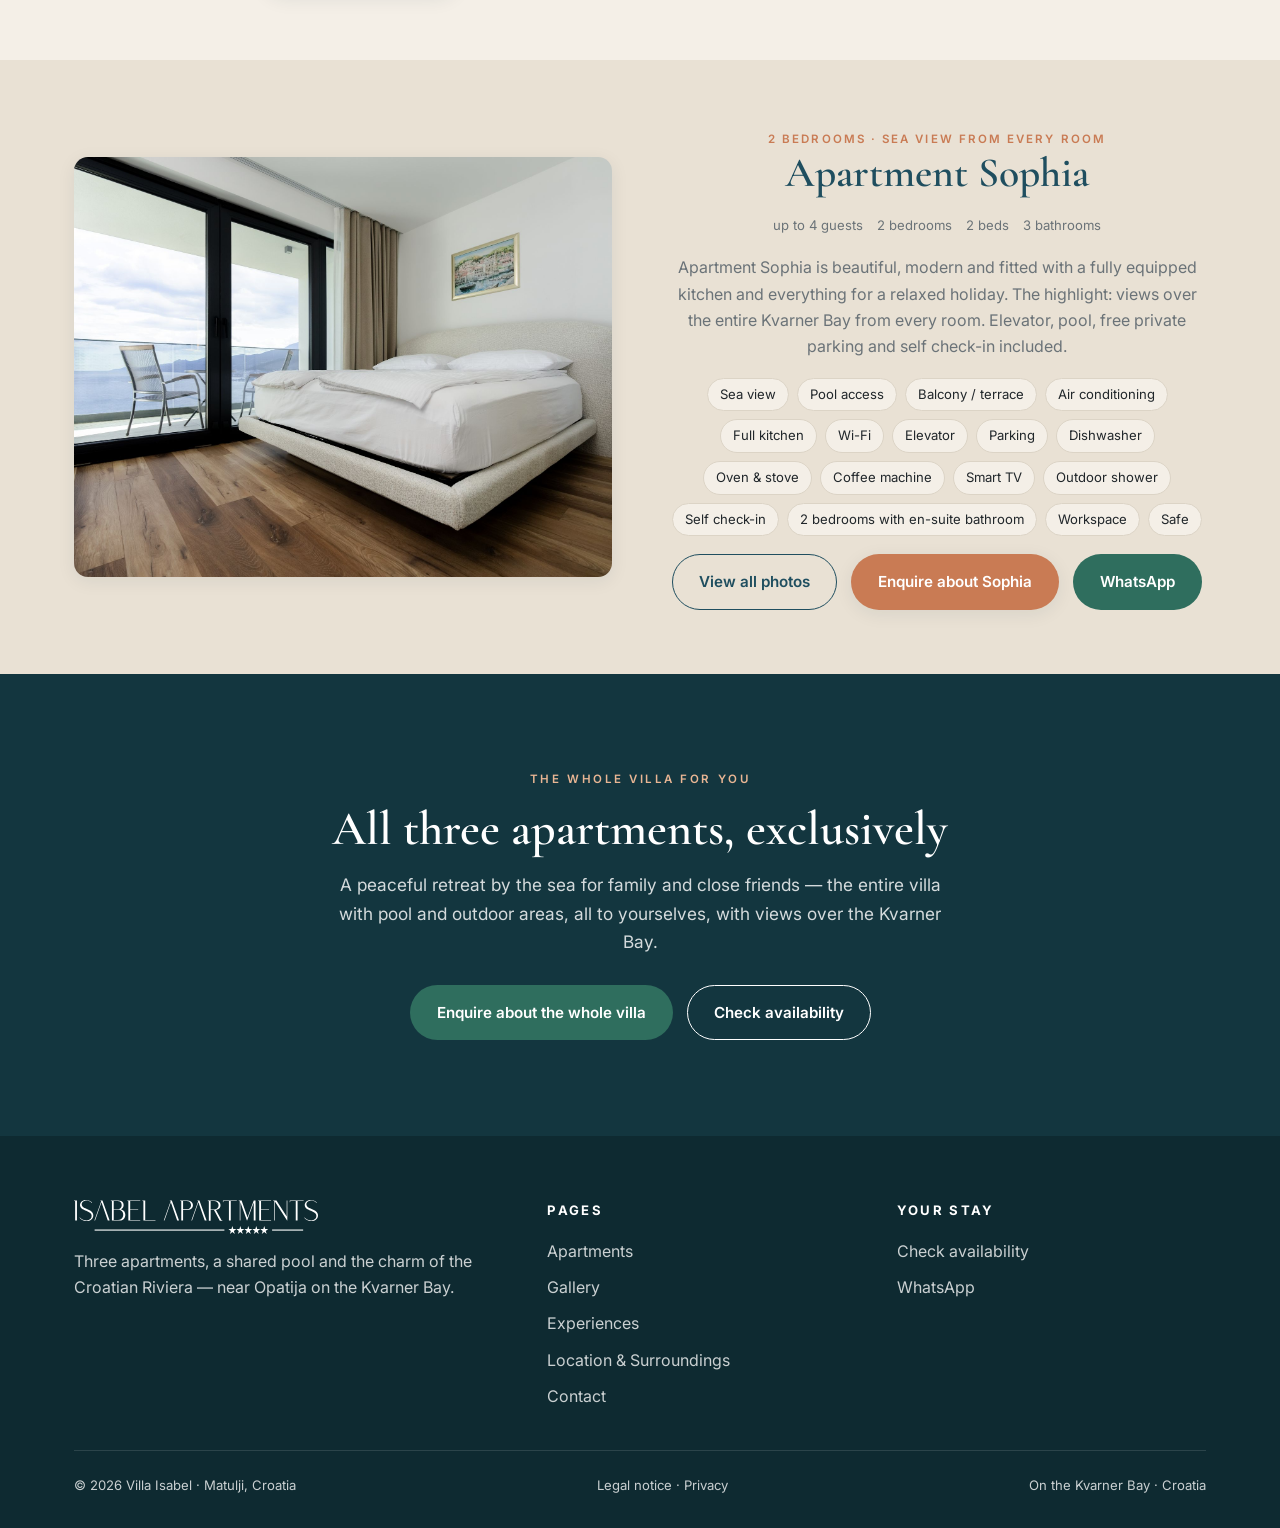
==== commit 08e5d13c: "Azure Schlafzimmer nach Lukas' Vorgabe: SZ1 #1/#5/#6 (en-suite), SZ2 #10/#12/#13, SZ3 #8/#11 (en-sui" ====
--- a/apartments.html
+++ b/apartments.html
@@ -92,7 +92,7 @@
         <div class="amenities">
           <span>Balkon mit Meerblick</span><span>Blick auf Opatija</span><span>Poolzugang</span><span>Klimaanlage</span>
           <span>Vollküche</span><span>WLAN</span><span>Aufzug</span><span>Parkplatz</span>
-          <span>Geschirrspüler</span><span>Backofen &amp; Herd</span><span>Smart-TV</span><span>Self-Check-in</span>
+          <span>Geschirrspüler</span><span>Backofen &amp; Herd</span><span>Smart-TV</span><span>Self-Check-in</span><span>2 Schlafzimmer mit eigenem Bad</span>
         </div>
         <div class="hero__actions" style="justify-content:center">
           <a href="gallery-azure.html" class="btn btn--ghost">Alle Fotos ansehen</a>
